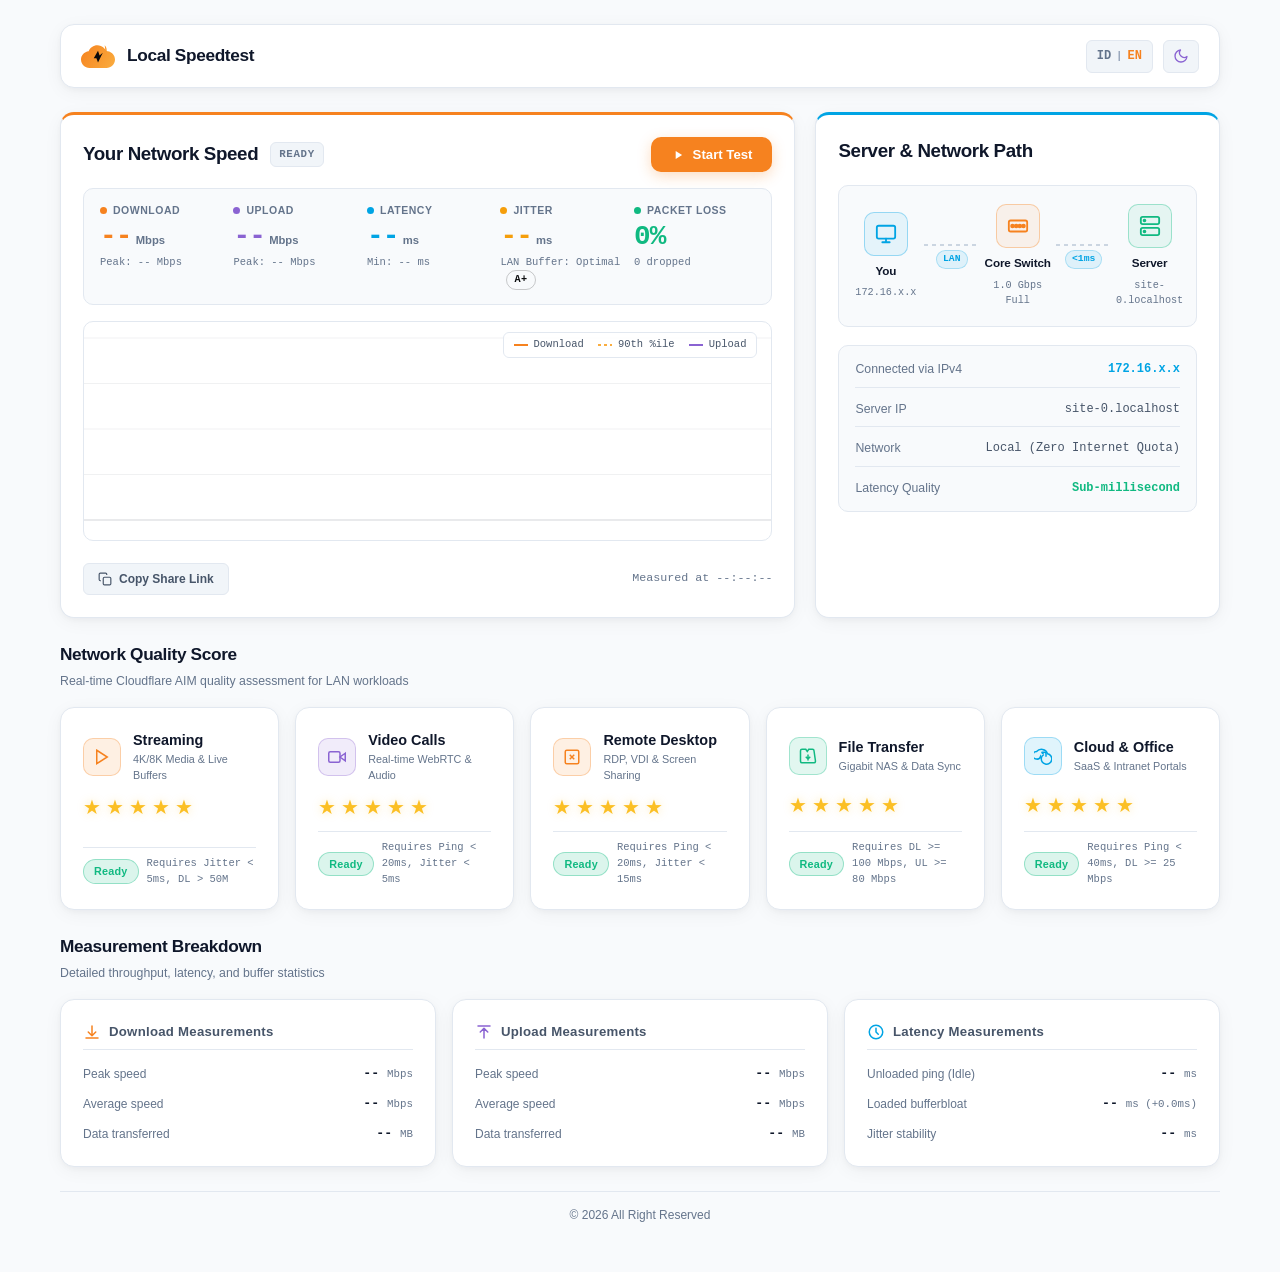
==== web/index.html @ 6e070def "refactor: generalize personal paths and domain fallbacks across repo" ====
<!DOCTYPE html>
<html lang="en">
<head>
  <meta charset="UTF-8">
  <meta name="viewport" content="width=device-width, initial-scale=1.0">
  <title>Local Speedtest • Cloudflare Speed Style</title>
  <meta name="description" content="Local network performance benchmark inspired by speed.cloudflare.com. 100% offline LAN speedtest.">
  <link rel="icon" type="image/svg+xml" href="favicon.svg">
  <link rel="stylesheet" href="style.css">
  <link rel="manifest" href="manifest.json">
  <meta name="theme-color" content="#0b0c0e">
  <meta name="apple-mobile-web-app-capable" content="yes">
  <meta name="apple-mobile-web-app-status-bar-style" content="black-translucent">
  <meta name="apple-mobile-web-app-title" content="Local Speedtest">
  <link rel="apple-touch-icon" href="assets/images/icons/apple-touch-icon.png">
  <script>
    (function() {
      try {
        var t = localStorage.getItem('cf_theme');
        if (t === 'light' || (!t && window.matchMedia && window.matchMedia('(prefers-color-scheme: light)').matches)) {
          document.documentElement.setAttribute('data-theme', 'light');
        }
      } catch (_) {}
    })();
    if ('serviceWorker' in navigator) {
      window.addEventListener('load', function() {
        navigator.serviceWorker.register('sw.js').catch(function() {});
      });
    }
  </script>
</head>
<body>
  <div class="cf-app">
    <!-- Top Navigation / Header -->
    <header class="cf-header">
      <div class="header-brand">
        <svg class="brand-icon" viewBox="0 0 32 32" fill="none" xmlns="http://www.w3.org/2000/svg" aria-hidden="true">
          <path d="M24.2 13.8c-.4-4.5-4.2-8-8.8-8-3.7 0-6.9 2.3-8.2 5.7C3.1 12 0 15.3 0 19.3 0 23.7 3.6 27.3 8 27.3h16c4.4 0 8-3.6 8-8 0-4-3-7.3-6.9-7.8l-.9-.1v-.9c0-1.8-.7-3.5-1.9-4.7l1 8z" fill="url(#cf-grad)"/>
          <path d="M12 18l4-7 1.5 4.5 3-2.5-4.5 9-1.5-4z" fill="#0a0a0c"/>
          <defs>
            <linearGradient id="cf-grad" x1="0" y1="5.8" x2="32" y2="27.3" gradientUnits="userSpaceOnUse">
              <stop stop-color="#f6821f"/>
              <stop offset="1" stop-color="#faad3f"/>
            </linearGradient>
          </defs>
        </svg>
        <div class="brand-text">
          <div class="brand-title">Local Speedtest</div>
        </div>
      </div>

      <div class="header-controls">
        <button type="button" class="ctrl-btn lang-btn" id="langToggleBtn" aria-label="Toggle language" title="Ganti Bahasa / Switch Language">
          <span class="lang-opt" id="langOptId">ID</span>
          <span class="lang-divider">|</span>
          <span class="lang-opt active" id="langOptEn">EN</span>
        </button>

        <button type="button" class="ctrl-btn theme-btn" id="themeToggleBtn" aria-label="Toggle theme" title="Toggle Light/Dark Theme">
          <svg class="theme-icon icon-sun" viewBox="0 0 24 24" fill="none" stroke="currentColor" stroke-width="2" stroke-linecap="round" stroke-linejoin="round" aria-hidden="true">
            <circle cx="12" cy="12" r="5"></circle>
            <line x1="12" y1="1" x2="12" y2="3"></line>
            <line x1="12" y1="21" x2="12" y2="23"></line>
            <line x1="4.22" y1="4.22" x2="5.64" y2="5.64"></line>
            <line x1="18.36" y1="18.36" x2="19.78" y2="19.78"></line>
            <line x1="1" y1="12" x2="3" y2="12"></line>
            <line x1="21" y1="12" x2="23" y2="12"></line>
            <line x1="4.22" y1="19.78" x2="5.64" y2="18.36"></line>
            <line x1="18.36" y1="5.64" x2="19.78" y2="4.22"></line>
          </svg>
          <svg class="theme-icon icon-moon" viewBox="0 0 24 24" fill="none" stroke="currentColor" stroke-width="2" stroke-linecap="round" stroke-linejoin="round" aria-hidden="true">
            <path d="M21 12.79A9 9 0 1 1 11.21 3 7 7 0 0 0 21 12.79z"></path>
          </svg>
        </button>
      </div>
    </header>

    <!-- SECTION 1: Exact speed.cloudflare.com 2-Column Hero -->
    <section class="cf-hero-grid" aria-label="Network Speed and Server Path">
      <!-- LEFT CARD: Your Network Speed -->
      <div class="cf-card hero-speed-card">
        <div class="card-hero-header">
          <div class="card-hero-title-group">
            <h1 class="hero-card-title" data-i18n="your_network_speed">Your Network Speed</h1>
            <span class="status-indicator-badge" id="testStateBadge">READY</span>
          </div>
          <button type="button" class="btn-primary-hero" id="primaryHeroBtn">
            <svg class="btn-icon" viewBox="0 0 24 24" fill="currentColor">
              <path d="M8 5v14l11-7z"/>
            </svg>
            <span id="primaryHeroBtnLabel" data-i18n="btn_start_test">Start Test</span>
          </button>
        </div>

        <div class="test-error-banner" id="testErrorBanner" style="display: none;" role="alert">
          <div class="error-msg-wrap">
            <svg class="error-icon" viewBox="0 0 24 24" fill="none" stroke="currentColor" stroke-width="2" aria-hidden="true">
              <circle cx="12" cy="12" r="10"></circle>
              <line x1="12" y1="8" x2="12" y2="12"></line>
              <line x1="12" y1="16" x2="12.01" y2="16"></line>
            </svg>
            <span id="testErrorMsg" data-i18n="err_unreachable">Server unreachable. Check your Wi-Fi or local network connection.</span>
          </div>
          <button type="button" class="btn-error-retry" id="errorRetryBtn" data-i18n="btn_retry">Try Again</button>
        </div>

        <!-- Metric Row -->
        <div class="hero-metric-row">
          <!-- Download Metric -->
          <div class="hero-metric-item" id="heroMetricDl">
            <div class="metric-label">
              <span class="legend-dot dot-dl"></span>
              <span data-i18n="label_download">DOWNLOAD</span>
            </div>
            <div class="metric-num-wrap">
              <span class="metric-num num-dl" id="heroValDl">--</span>
              <span class="metric-unit">Mbps</span>
            </div>
            <div class="metric-sub-stat" id="heroDlSubStat"><span data-i18n="peak_colon">Peak:</span> <span id="heroValDlPeak">--</span> Mbps</div>
          </div>

          <!-- Upload Metric -->
          <div class="hero-metric-item" id="heroMetricUl">
            <div class="metric-label">
              <span class="legend-dot dot-ul"></span>
              <span data-i18n="label_upload">UPLOAD</span>
            </div>
            <div class="metric-num-wrap">
              <span class="metric-num num-ul" id="heroValUl">--</span>
              <span class="metric-unit">Mbps</span>
            </div>
            <div class="metric-sub-stat" id="heroUlSubStat"><span data-i18n="peak_colon">Peak:</span> <span id="heroValUlPeak">--</span> Mbps</div>
          </div>

          <!-- Latency Metric -->
          <div class="hero-metric-item" id="heroMetricPing">
            <div class="metric-label">
              <span class="legend-dot dot-ping"></span>
              <span data-i18n="label_latency">LATENCY</span>
            </div>
            <div class="metric-num-wrap">
              <span class="metric-num num-ping" id="heroValPing">--</span>
              <span class="metric-unit">ms</span>
            </div>
            <div class="metric-sub-stat" id="heroPingSubStat"><span data-i18n="min_colon">Min:</span> <span id="heroValPingMin">--</span> ms</div>
          </div>

          <!-- Jitter Metric -->
          <div class="hero-metric-item" id="heroMetricJitter">
            <div class="metric-label">
              <span class="legend-dot dot-jitter"></span>
              <span data-i18n="label_jitter">JITTER</span>
            </div>
            <div class="metric-num-wrap">
              <span class="metric-num num-jitter" id="heroValJitter">--</span>
              <span class="metric-unit">ms</span>
            </div>
            <div class="metric-sub-stat" id="heroJitterSubStat"><span data-i18n="lan_buffer_colon">LAN Buffer:</span> <span id="heroValBuffer" data-i18n="optimal">Optimal</span> <span class="buffer-grade-badge" id="bufferGradeBadge">A+</span></div>
          </div>

          <!-- Packet Loss Metric -->
          <div class="hero-metric-item">
            <div class="metric-label">
              <span class="legend-dot dot-loss"></span>
              <span data-i18n="label_packet_loss">PACKET LOSS</span>
            </div>
            <div class="metric-num-wrap">
              <span class="metric-num num-loss" id="heroValLoss">0%</span>
            </div>
            <div class="metric-sub-stat" data-i18n="zero_dropped">0 dropped</div>
          </div>
        </div>

        <!-- Main Graph Canvas: Dual-area smooth spline chart -->
        <div class="hero-graph-container">
          <canvas id="dualAreaChart" width="800" height="240"></canvas>
          <div class="graph-legend-overlay">
            <span class="legend-item"><span class="legend-line line-dl"></span> <span data-i18n="legend_download">Download</span></span>
            <span class="legend-item"><span class="legend-line line-p90"></span> <span data-i18n="legend_p90">90th %ile</span></span>
            <span class="legend-item"><span class="legend-line line-ul"></span> <span data-i18n="legend_upload">Upload</span></span>
          </div>
        </div>

        <!-- Toolbar below graph -->
        <div class="hero-toolbar">
          <div class="toolbar-actions">
            <button type="button" class="btn-toolbar" id="copyShareLinkBtn" title="Copy Share Link">
              <svg viewBox="0 0 24 24" fill="none" stroke="currentColor" stroke-width="2" class="tb-icon">
                <rect x="9" y="9" width="13" height="13" rx="2" ry="2"/>
                <path d="M5 15H4a2 2 0 01-2-2V4a2 2 0 012-2h9a2 2 0 012 2v1"/>
              </svg>
              <span id="copyBtnText" data-i18n="btn_copy_link">Copy Share Link</span>
            </button>
          </div>
          <div class="timestamp-display" id="timestampDisplay"><span data-i18n="measured_at">Measured at</span> --:--:--</div>
        </div>
      </div>

      <!-- RIGHT CARD: Server & Network Path -->
      <div class="cf-card hero-path-card">
        <h2 class="hero-card-title" data-i18n="server_network_path">Server & Network Path</h2>

        <!-- Clean Dark Topology Visual -->
        <div class="topology-container">
          <div class="topology-node">
            <div class="node-icon-box node-client">
              <svg viewBox="0 0 24 24" fill="none" stroke="currentColor" stroke-width="2">
                <rect x="2" y="3" width="20" height="14" rx="2" ry="2"/>
                <path d="M8 21h8m-4-4v4" stroke-linecap="round"/>
              </svg>
            </div>
            <span class="node-title" data-i18n="node_client">You</span>
            <span class="node-sub" id="topoClientIp">172.16.x.x</span>
          </div>

          <div class="topology-connector">
            <span class="connector-line"></span>
            <span class="connector-badge">LAN</span>
          </div>

          <div class="topology-node">
            <div class="node-icon-box node-switch">
              <svg viewBox="0 0 24 24" fill="none" stroke="currentColor" stroke-width="2">
                <rect x="2" y="6" width="20" height="12" rx="2"/>
                <circle cx="6" cy="12" r="1.5" fill="currentColor"/>
                <circle cx="10" cy="12" r="1.5" fill="currentColor"/>
                <circle cx="14" cy="12" r="1.5" fill="currentColor"/>
                <circle cx="18" cy="12" r="1.5" fill="currentColor"/>
              </svg>
            </div>
            <span class="node-title" data-i18n="node_switch">Core Switch</span>
            <span class="node-sub">1.0 Gbps Full</span>
          </div>

          <div class="topology-connector">
            <span class="connector-line"></span>
            <span class="connector-badge">&lt;1ms</span>
          </div>

          <div class="topology-node">
            <div class="node-icon-box node-server">
              <svg viewBox="0 0 24 24" fill="none" stroke="currentColor" stroke-width="2">
                <rect x="2" y="2" width="20" height="8" rx="2"/>
                <rect x="2" y="14" width="20" height="8" rx="2"/>
                <circle cx="6" cy="6" r="1" fill="currentColor"/>
                <circle cx="6" cy="18" r="1" fill="currentColor"/>
              </svg>
            </div>
            <span class="node-title" data-i18n="node_server">Server</span>
            <span class="node-sub" id="topoServerSub">speedtest.local</span>
          </div>
        </div>

        <!-- Metadata List -->
        <div class="topology-metadata-list">
          <div class="meta-row">
            <span class="meta-key" data-i18n="meta_connected_ipv4">Connected via IPv4</span>
            <span class="meta-val meta-highlight" id="metaClientIp">172.16.x.x</span>
          </div>
          <div class="meta-row">
            <span class="meta-key" data-i18n="server_ip">Server IP</span>
            <span class="meta-val" id="metaServerIp">speedtest.local</span>
          </div>
          <div class="meta-row">
            <span class="meta-key" data-i18n="meta_network">Network</span>
            <span class="meta-val" data-i18n="val_network">Local (Zero Internet Quota)</span>
          </div>
          <div class="meta-row">
            <span class="meta-key" data-i18n="meta_latency_quality">Latency Quality</span>
            <span class="meta-val meta-quality" id="metaLatencyQuality" data-i18n="val_latency_quality">Sub-millisecond</span>
          </div>
        </div>
      </div>
    </section>

    <!-- SECTION 2: Network Quality Score (Cloudflare AIM Style) -->
    <section class="cf-quality-section" aria-label="Network Quality Score">
      <div class="quality-header">
        <h2 class="section-title" data-i18n="section_quality_score">Network Quality Score</h2>
        <span class="section-subtitle" data-i18n="section_quality_subtitle">Real-time Cloudflare AIM quality assessment for LAN workloads</span>
      </div>

      <div class="quality-cards-grid">
        <!-- Streaming Quality Card -->
        <div class="cf-card quality-card" id="cardQualityStreaming">
          <div class="quality-card-head">
            <div class="quality-icon-box icon-streaming">
              <svg viewBox="0 0 24 24" fill="none" stroke="currentColor" stroke-width="2">
                <polygon points="5 3 19 12 5 21 5 3"/>
              </svg>
            </div>
            <div>
              <h3 class="quality-title" data-i18n="quality_streaming">Streaming</h3>
              <p class="quality-desc" data-i18n="desc_streaming">4K/8K Media & Live Buffers</p>
            </div>
          </div>
          <div class="stars-rating-row" id="starsStreaming" aria-label="5 of 5 stars">
            <span class="star filled">&#9733;</span>
            <span class="star filled">&#9733;</span>
            <span class="star filled">&#9733;</span>
            <span class="star filled">&#9733;</span>
            <span class="star filled">&#9733;</span>
          </div>
          <div class="quality-badge-row">
            <span class="quality-status-badge badge-green" id="badgeStreaming" data-i18n="ready">Ready</span>
            <span class="quality-reason-text" id="reasonStreaming" data-i18n="reason_streaming_init">Requires Jitter &lt; 5ms, DL &gt; 50M</span>
          </div>
        </div>

        <!-- Video Calls Quality Card -->
        <div class="cf-card quality-card" id="cardQualityVideo">
          <div class="quality-card-head">
            <div class="quality-icon-box icon-video">
              <svg viewBox="0 0 24 24" fill="none" stroke="currentColor" stroke-width="2">
                <polygon points="23 7 16 12 23 17 23 7"/>
                <rect x="1" y="5" width="15" height="14" rx="2" ry="2"/>
              </svg>
            </div>
            <div>
              <h3 class="quality-title" data-i18n="quality_video">Video Calls</h3>
              <p class="quality-desc" data-i18n="desc_video">Real-time WebRTC & Audio</p>
            </div>
          </div>
          <div class="stars-rating-row" id="starsVideo" aria-label="5 of 5 stars">
            <span class="star filled">&#9733;</span>
            <span class="star filled">&#9733;</span>
            <span class="star filled">&#9733;</span>
            <span class="star filled">&#9733;</span>
            <span class="star filled">&#9733;</span>
          </div>
          <div class="quality-badge-row">
            <span class="quality-status-badge badge-green" id="badgeVideo" data-i18n="ready">Ready</span>
            <span class="quality-reason-text" id="reasonVideo" data-i18n="reason_video_init">Requires Ping &lt; 20ms, Jitter &lt; 5ms</span>
          </div>
        </div>

        <!-- Remote Desktop Quality Card -->
        <div class="cf-card quality-card" id="cardQualityRemote">
          <div class="quality-card-head">
            <div class="quality-icon-box icon-anydesk">
              <svg viewBox="0 0 24 24" fill="none" stroke="currentColor" stroke-width="2">
                <rect x="3" y="3" width="18" height="18" rx="2" ry="2"/>
                <line x1="9" y1="15" x2="15" y2="9"/>
                <line x1="15" y1="15" x2="9" y2="9"/>
              </svg>
            </div>
            <div>
              <h3 class="quality-title" data-i18n="quality_remote">Remote Desktop</h3>
              <p class="quality-desc" data-i18n="desc_remote">RDP, VDI & Screen Sharing</p>
            </div>
          </div>
          <div class="stars-rating-row" id="starsRemote" aria-label="5 of 5 stars">
            <span class="star filled">&#9733;</span>
            <span class="star filled">&#9733;</span>
            <span class="star filled">&#9733;</span>
            <span class="star filled">&#9733;</span>
            <span class="star filled">&#9733;</span>
          </div>
          <div class="quality-badge-row">
            <span class="quality-status-badge badge-green" id="badgeRemote" data-i18n="ready">Ready</span>
            <span class="quality-reason-text" id="reasonRemote" data-i18n="reason_remote_init">Requires Ping &lt; 20ms, Jitter &lt; 15ms</span>
          </div>
        </div>

        <!-- File Transfer & Sync Quality Card -->
        <div class="cf-card quality-card" id="cardQualityFileTransfer">
          <div class="quality-card-head">
            <div class="quality-icon-box icon-filetransfer">
              <svg viewBox="0 0 24 24" fill="none" stroke="currentColor" stroke-width="2">
                <path d="M22 19a2 2 0 01-2 2H4a2 2 0 01-2-2V5a2 2 0 012-2h5l2 3 2-3h5a2 2 0 012 2z"/>
                <path d="M12 10L12 18M15 13l-3 3-3-3"/>
              </svg>
            </div>
            <div>
              <h3 class="quality-title" data-i18n="quality_filetransfer">File Transfer</h3>
              <p class="quality-desc" data-i18n="desc_filetransfer">Gigabit NAS & Data Sync</p>
            </div>
          </div>
          <div class="stars-rating-row" id="starsFileTransfer" aria-label="5 of 5 stars">
            <span class="star filled">&#9733;</span>
            <span class="star filled">&#9733;</span>
            <span class="star filled">&#9733;</span>
            <span class="star filled">&#9733;</span>
            <span class="star filled">&#9733;</span>
          </div>
          <div class="quality-badge-row">
            <span class="quality-status-badge badge-green" id="badgeFileTransfer" data-i18n="ready">Ready</span>
            <span class="quality-reason-text" id="reasonFileTransfer" data-i18n="reason_filetransfer_init">Requires DL &gt;= 100 Mbps, UL &gt;= 80 Mbps</span>
          </div>
        </div>

        <!-- Cloud & Office Apps Quality Card -->
        <div class="cf-card quality-card" id="cardQualityCloud">
          <div class="quality-card-head">
            <div class="quality-icon-box icon-cloud">
              <svg viewBox="0 0 24 24" fill="none" stroke="currentColor" stroke-width="2">
                <path d="M3 16a5 5 0 010.45-9.97A8.5 8.5 0 0118 9a7 7 0 11-8 5a8.5 8.5 0 01-1.15-1.63A5 5 0 013 16z"/>
                <path d="M10 7h4a2 2 0 012 2v4M10 7l3 3M10 13l3-3"/>
              </svg>
            </div>
            <div>
              <h3 class="quality-title" data-i18n="quality_cloud">Cloud &amp; Office</h3>
              <p class="quality-desc" data-i18n="desc_cloud">SaaS &amp; Intranet Portals</p>
            </div>
          </div>
          <div class="stars-rating-row" id="starsCloud" aria-label="5 of 5 stars">
            <span class="star filled">&#9733;</span>
            <span class="star filled">&#9733;</span>
            <span class="star filled">&#9733;</span>
            <span class="star filled">&#9733;</span>
            <span class="star filled">&#9733;</span>
          </div>
          <div class="quality-badge-row">
            <span class="quality-status-badge badge-green" id="badgeCloud" data-i18n="ready">Ready</span>
            <span class="quality-reason-text" id="reasonCloud" data-i18n="reason_cloud_init">Requires Ping &lt; 40ms, DL &gt;= 25 Mbps</span>
          </div>
        </div>
      </div>
    </section>

    <!-- SECTION 3: Measurement Breakdown Matrix -->
    <section class="cf-breakdown-section" aria-label="Measurement Breakdown Matrix">
      <div class="quality-header">
        <h2 class="section-title" data-i18n="section_breakdown">Measurement Breakdown</h2>
        <span class="section-subtitle" data-i18n="section_breakdown_subtitle">Detailed throughput, latency, and buffer statistics</span>
      </div>

      <div class="breakdown-grid">
        <!-- Download Measurements Card -->
        <div class="cf-card breakdown-card">
          <div class="breakdown-card-header">
            <svg class="b-icon icon-dl" viewBox="0 0 24 24" fill="none" stroke="currentColor" stroke-width="2">
              <path d="M12 4v13m0 0l-5-5m5 5l5-5M4 20h16" stroke-linecap="round" stroke-linejoin="round"/>
            </svg>
            <h3 class="breakdown-card-title" data-i18n="card_download_measurements">Download Measurements</h3>
          </div>
          <div class="breakdown-metrics-list">
            <div class="b-metric-row">
              <span class="b-metric-name" data-i18n="peak_speed">Peak speed</span>
              <span class="b-metric-val"><strong id="bValDlPeak">--</strong> <small>Mbps</small></span>
            </div>
            <div class="b-metric-row">
              <span class="b-metric-name" data-i18n="average_speed">Average speed</span>
              <span class="b-metric-val"><strong id="bValDlAvg">--</strong> <small>Mbps</small></span>
            </div>
            <div class="b-metric-row">
              <span class="b-metric-name" data-i18n="data_transferred">Data transferred</span>
              <span class="b-metric-val"><strong id="bValDlBytes">--</strong> <small>MB</small></span>
            </div>
          </div>
        </div>

        <!-- Upload Measurements Card -->
        <div class="cf-card breakdown-card">
          <div class="breakdown-card-header">
            <svg class="b-icon icon-ul" viewBox="0 0 24 24" fill="none" stroke="currentColor" stroke-width="2">
              <path d="M12 20V7m0 0l-5 5m5-5l5 5M4 4h16" stroke-linecap="round" stroke-linejoin="round"/>
            </svg>
            <h3 class="breakdown-card-title" data-i18n="card_upload_measurements">Upload Measurements</h3>
          </div>
          <div class="breakdown-metrics-list">
            <div class="b-metric-row">
              <span class="b-metric-name" data-i18n="peak_speed">Peak speed</span>
              <span class="b-metric-val"><strong id="bValUlPeak">--</strong> <small>Mbps</small></span>
            </div>
            <div class="b-metric-row">
              <span class="b-metric-name" data-i18n="average_speed">Average speed</span>
              <span class="b-metric-val"><strong id="bValUlAvg">--</strong> <small>Mbps</small></span>
            </div>
            <div class="b-metric-row">
              <span class="b-metric-name" data-i18n="data_transferred">Data transferred</span>
              <span class="b-metric-val"><strong id="bValUlBytes">--</strong> <small>MB</small></span>
            </div>
          </div>
        </div>

        <!-- Latency Measurements Card -->
        <div class="cf-card breakdown-card">
          <div class="breakdown-card-header">
            <svg class="b-icon icon-ping" viewBox="0 0 24 24" fill="none" stroke="currentColor" stroke-width="2">
              <circle cx="12" cy="12" r="9"/>
              <path d="M12 7v5l3 3" stroke-linecap="round"/>
            </svg>
            <h3 class="breakdown-card-title" data-i18n="card_latency_measurements">Latency Measurements</h3>
          </div>
          <div class="breakdown-metrics-list">
            <div class="b-metric-row">
              <span class="b-metric-name" data-i18n="unloaded_ping">Unloaded ping (Idle)</span>
              <span class="b-metric-val"><strong id="bValPingUnloaded">--</strong> <small>ms</small></span>
            </div>
            <div class="b-metric-row">
              <span class="b-metric-name" data-i18n="loaded_bufferbloat">Loaded bufferbloat</span>
              <span class="b-metric-val"><strong id="bValLoadedBuffer">--</strong> <small>ms (+0.0ms)</small></span>
            </div>
            <div class="b-metric-row">
              <span class="b-metric-name" data-i18n="jitter_stability">Jitter stability</span>
              <span class="b-metric-val"><strong id="bValJitterStat">--</strong> <small>ms</small></span>
            </div>
          </div>
        </div>
      </div>
    </section>

    <!-- SECTION 4: Shareable Telemetry Bar / Popup -->
    <section class="cf-telemetry-bar" id="telemetrySection" hidden>
      <div class="cf-card telemetry-card">
        <div class="telemetry-left">
          <div class="telemetry-badge">
            <svg viewBox="0 0 24 24" fill="none" stroke="currentColor" stroke-width="2" class="telemetry-icon">
              <path d="M22 11.08V12a10 10 0 11-5.93-9.14" stroke-linecap="round" stroke-linejoin="round"/>
              <path d="M22 4L12 14.01l-3-3" stroke-linecap="round" stroke-linejoin="round"/>
            </svg>
            <span data-i18n="result_saved">Result Saved</span>
          </div>
          <div class="telemetry-meta">
            <span class="telemetry-id-label"><span data-i18n="test_id_label">Test ID:</span> <strong id="telemetryIdDisplay">--</strong></span>
            <span class="telemetry-hint" data-i18n="persisted_sqlite">Persisted in local SQLite database</span>
          </div>
        </div>

        <div class="telemetry-right">
          <input type="text" id="shareUrlInput" class="telemetry-url-input" readonly value="" placeholder="Generating share URL...">
          <button type="button" class="btn-copy-telemetry" id="btnCopyShareTelemetry">
            <svg viewBox="0 0 24 24" fill="none" stroke="currentColor" stroke-width="2" class="copy-icon">
              <rect x="9" y="9" width="13" height="13" rx="2" ry="2"/>
              <path d="M5 15H4a2 2 0 01-2-2V4a2 2 0 012-2h9a2 2 0 012 2v1"/>
            </svg>
            <span id="copyTelemetryBtnText" data-i18n="copy">Copy</span>
          </button>
          <a href="#" target="_blank" rel="noopener" class="btn-view-card" id="linkViewResultCard">
            <span data-i18n="open_result_card">Open Result Card</span>
            <svg viewBox="0 0 24 24" fill="none" stroke="currentColor" stroke-width="2" class="link-icon">
              <path d="M18 13v6a2 2 0 01-2 2H5a2 2 0 01-2-2V8a2 2 0 012-2h6M15 3h6v6M10 14L21 3" stroke-linecap="round" stroke-linejoin="round"/>
            </svg>
          </a>
        </div>
      </div>
    </section>

    <!-- Footer -->
    <footer class="site-footer">
      <div class="footer-inner">
        <p class="footer-copy" data-i18n="footer_copy">&copy; 2026 All Right Reserved</p>
      </div>
    </footer>
  </div>

  <script src="speedtest.js"></script>
  <script src="app.js"></script>
</body>
</html>
---- web/style.css ----
/* ==========================================================================
   Local Speedtest — Cloudflare Speed Test Dark Theme & Layout
   Inspired by speed.cloudflare.com.
   100% Offline LAN Compatible. No external fonts or CDNs.
   ========================================================================== */

:root {
  /* Cloudflare Speed Palette */
  --cf-bg: #0b0c0e;
  --cf-surface: #121316;
  --cf-surface-elevated: #18191e;
  --cf-surface-hover: #1f2027;
  --cf-border: #22242c;
  --border: var(--cf-border);
  --cf-border-hover: #2e313d;
  --cf-border-active: #3b3f4f;

  /* Typography Colors */
  --cf-text-primary: #f4f4f6;
  --cf-text-secondary: #9ea3b0;
  --cf-text-muted: #656976;
  --cf-text-dim: #454854;

  /* Accent Signatures */
  --cf-orange: #f6821f;
  --cf-orange-hover: #faad3f;
  --cf-orange-glow: rgba(246, 130, 31, 0.28);
  --cf-purple: #8a63d2;
  --cf-purple-glow: rgba(138, 99, 210, 0.28);
  --cf-cyan: #00a4e4;
  --cf-cyan-glow: rgba(0, 164, 228, 0.28);
  --cf-amber: #f59e0b;
  --cf-amber-glow: rgba(245, 158, 11, 0.28);
  --cf-green: #10b981;
  --cf-green-glow: rgba(16, 185, 129, 0.25);
  --cf-star-dim: #2e313d;

  /* Font Stacks */
  --font-sans: -apple-system, BlinkMacSystemFont, "Segoe UI", Roboto, "Helvetica Neue", Arial, sans-serif;
  --font-mono: ui-monospace, SFMono-Regular, "SF Mono", Menlo, Consolas, "Liberation Mono", monospace;

  /* Radii & Shadows */
  --radius-sm: 6px;
  --radius-md: 10px;
  --radius-lg: 14px;
  --radius-xl: 18px;
  --shadow-card: 0 8px 24px -6px rgba(0, 0, 0, 0.6);
  --shadow-glow: 0 0 24px var(--cf-orange-glow);
}

/* Light Theme Variables */
[data-theme="light"] {
  --cf-bg: #f8fafc;
  --cf-surface: #ffffff;
  --cf-surface-elevated: #f1f5f9;
  --cf-surface-hover: #e2e8f0;
  --cf-border: #e2e8f0;
  --border: var(--cf-border);
  --cf-border-hover: #cbd5e1;
  --cf-border-active: #94a3b8;

  --cf-text-primary: #0f172a;
  --cf-text-secondary: #475569;
  --cf-text-muted: #64748b;
  --cf-text-dim: #94a3b8;

  --shadow-card: 0 4px 20px -2px rgba(15, 23, 42, 0.06), 0 2px 6px -1px rgba(15, 23, 42, 0.04);
  --cf-star-dim: #cbd5e1;
}

/* Reset & Base */
*, *::before, *::after {
  box-sizing: border-box;
  margin: 0;
  padding: 0;
}

[hidden] {
  display: none !important;
}

html, body {
  min-height: 100vh;
  background-color: var(--cf-bg);
  color: var(--cf-text-primary);
  font-family: var(--font-sans);
  font-size: 15px;
  line-height: 1.5;
  -webkit-font-smoothing: antialiased;
  -moz-osx-font-smoothing: grayscale;
}

body {
  background-image:
    radial-gradient(1200px 700px at 50% -10%, rgba(246, 130, 31, 0.05) 0%, transparent 60%),
    radial-gradient(900px 500px at 85% 15%, rgba(138, 99, 210, 0.03) 0%, transparent 50%),
    var(--cf-bg);
  background-attachment: fixed;
}

/* App Layout Container */
.cf-app {
  max-width: 1200px;
  margin: 0 auto;
  padding: 24px 20px 48px;
  display: flex;
  flex-direction: column;
  gap: 24px;
}

/* ==========================================================================
   Header
   ========================================================================== */
.cf-header {
  display: flex;
  align-items: center;
  justify-content: space-between;
  flex-wrap: wrap;
  gap: 16px;
  padding: 14px 20px;
  background: var(--cf-surface);
  border: 1px solid var(--cf-border);
  border-radius: var(--radius-lg);
  box-shadow: var(--shadow-card);
}

.header-brand {
  display: flex;
  align-items: center;
  gap: 12px;
}

.brand-icon {
  width: 34px;
  height: 34px;
  flex-shrink: 0;
}

.brand-text {
  display: flex;
  flex-direction: column;
}

.brand-title {
  font-size: 1.15rem;
  font-weight: 700;
  letter-spacing: -0.02em;
  color: var(--cf-text-primary);
}

.brand-domain {
  font-size: 0.76rem;
  color: var(--cf-text-muted);
  font-family: var(--font-mono);
}

/* Header Controls Area (Language & Theme) */
.header-controls {
  display: flex;
  align-items: center;
  gap: 10px;
  flex-wrap: wrap;
}

.ctrl-btn {
  display: inline-flex;
  align-items: center;
  justify-content: center;
  background: var(--cf-surface-elevated);
  border: 1px solid var(--cf-border);
  color: var(--cf-text-secondary);
  border-radius: var(--radius-sm);
  padding: 6px 12px;
  font-size: 0.8rem;
  font-weight: 600;
  cursor: pointer;
  transition: all 0.2s ease;
  user-select: none;
  height: 33px;
}

.ctrl-btn:hover {
  background: var(--cf-surface-hover);
  color: var(--cf-text-primary);
  border-color: var(--cf-border-hover);
}

.lang-btn {
  font-family: var(--font-mono);
  gap: 5px;
  padding: 6px 10px;
}

.lang-opt {
  transition: color 0.15s ease, font-weight 0.15s ease;
  color: var(--cf-text-muted);
}

.lang-opt.active {
  color: var(--cf-orange);
  font-weight: 700;
}

.lang-divider {
  color: var(--cf-border-active);
  font-size: 0.72rem;
}

.theme-btn {
  width: 36px;
  padding: 0;
}

.theme-icon {
  width: 16px;
  height: 16px;
  display: block;
}

/* Theme Icon Visibility */
:root:not([data-theme="light"]) .theme-icon.icon-moon {
  display: none;
}
:root:not([data-theme="light"]) .theme-icon.icon-sun {
  display: block;
  color: var(--cf-amber);
}

[data-theme="light"] .theme-icon.icon-sun {
  display: none;
}
[data-theme="light"] .theme-icon.icon-moon {
  display: block;
  color: var(--cf-purple);
}

/* Card Common */
.cf-card {
  background: var(--cf-surface);
  border: 1px solid var(--cf-border);
  border-radius: var(--radius-lg);
  padding: 22px;
  box-shadow: var(--shadow-card);
  transition: border-color 0.25s ease;
}

.cf-card:hover {
  border-color: var(--cf-border-hover);
}

/* ==========================================================================
   Section 1: 2-Column Hero Grid
   ========================================================================== */
.cf-hero-grid {
  display: grid;
  grid-template-columns: 2fr 1.1fr;
  gap: 20px;
}

@media (max-width: 900px) {
  .cf-hero-grid {
    grid-template-columns: 1fr;
  }
}

/* Left Card: Your Network Speed */
.hero-speed-card {
  display: flex;
  flex-direction: column;
  gap: 16px;
  border-top: 3px solid var(--cf-orange);
}

.card-hero-header {
  display: flex;
  align-items: center;
  justify-content: space-between;
  flex-wrap: wrap;
  gap: 12px;
}

.card-hero-title-group {
  display: flex;
  align-items: center;
  gap: 12px;
}

.hero-card-title {
  font-size: 1.25rem;
  font-weight: 700;
  letter-spacing: -0.02em;
  color: var(--cf-text-primary);
}

.status-indicator-badge {
  font-family: var(--font-mono);
  font-size: 0.72rem;
  font-weight: 700;
  letter-spacing: 0.06em;
  padding: 3px 8px;
  border-radius: var(--radius-sm);
  background: var(--cf-surface-elevated);
  color: var(--cf-text-muted);
  border: 1px solid var(--cf-border);
  transition: all 0.2s ease;
}

.status-indicator-badge.status-testing {
  background: rgba(246, 130, 31, 0.15);
  color: var(--cf-orange);
  border-color: rgba(246, 130, 31, 0.4);
}

.status-indicator-badge.status-done {
  background: rgba(16, 185, 129, 0.15);
  color: var(--cf-green);
  border-color: rgba(16, 185, 129, 0.4);
}

.status-indicator-badge.status-failed {
  background: rgba(239, 68, 68, 0.12);
  color: #ef4444;
  border: 1px solid rgba(239, 68, 68, 0.32);
}

.test-error-banner {
  display: flex;
  align-items: center;
  justify-content: space-between;
  gap: 12px;
  margin-top: 14px;
  padding: 10px 14px;
  background: rgba(239, 68, 68, 0.08);
  border: 1px solid rgba(239, 68, 68, 0.25);
  border-radius: var(--radius-sm);
  color: #ef4444;
  font-size: 0.85rem;
}

.test-error-banner .error-msg-wrap {
  display: flex;
  align-items: center;
  gap: 8px;
}

.test-error-banner .error-icon {
  width: 16px;
  height: 16px;
  flex-shrink: 0;
}

.test-error-banner .btn-error-retry {
  background: transparent;
  color: #ef4444;
  border: 1px solid rgba(239, 68, 68, 0.4);
  padding: 4px 10px;
  border-radius: 4px;
  font-size: 0.78rem;
  font-weight: 600;
  cursor: pointer;
  transition: all 0.15s ease;
  white-space: nowrap;
}

.test-error-banner .btn-error-retry:hover {
  background: rgba(239, 68, 68, 0.15);
}

.btn-primary-hero {
  display: inline-flex;
  align-items: center;
  gap: 8px;
  background: var(--cf-orange);
  color: #0b0c0e;
  border: none;
  border-radius: var(--radius-md);
  padding: 10px 20px;
  font-size: 0.88rem;
  font-weight: 700;
  cursor: pointer;
  transition: all 0.2s ease;
  box-shadow: 0 4px 14px var(--cf-orange-glow);
}

.btn-primary-hero:hover {
  background: var(--cf-orange-hover);
  transform: translateY(-1px);
}

.btn-primary-hero:disabled {
  opacity: 0.5;
  cursor: not-allowed;
  transform: none;
}

.btn-icon {
  width: 14px;
  height: 14px;
}

/* Metric Row */
.hero-metric-row {
  display: grid;
  grid-template-columns: repeat(5, 1fr);
  gap: 12px;
  padding: 14px 16px;
  background: rgba(10, 10, 12, 0.55);
  border: 1px solid var(--cf-border);
  border-radius: var(--radius-md);
}

@media (max-width: 680px) {
  .hero-metric-row {
    grid-template-columns: repeat(2, 1fr);
  }
}

.hero-metric-item {
  display: flex;
  flex-direction: column;
  gap: 4px;
}

.metric-label {
  display: flex;
  align-items: center;
  gap: 6px;
  font-size: 0.7rem;
  font-weight: 700;
  letter-spacing: 0.05em;
  color: var(--cf-text-muted);
}

.legend-dot {
  width: 7px;
  height: 7px;
  border-radius: 50%;
  display: inline-block;
}

.dot-dl { background: var(--cf-orange); }
.dot-ul { background: var(--cf-purple); }
.dot-ping { background: var(--cf-cyan); }
.dot-jitter { background: var(--cf-amber); }
.dot-loss { background: var(--cf-green); }

.metric-num-wrap {
  display: flex;
  align-items: baseline;
  gap: 4px;
}

.metric-num {
  font-family: var(--font-mono);
  font-size: 1.85rem;
  font-weight: 800;
  line-height: 1;
  letter-spacing: -0.03em;
  font-variant-numeric: tabular-nums;
  color: var(--cf-text-primary);
}

.num-dl { color: var(--cf-orange); }
.num-ul { color: var(--cf-purple); }
.num-ping { color: var(--cf-cyan); }
.num-jitter { color: var(--cf-amber); }
.num-loss { color: var(--cf-green); }

.metric-unit {
  font-size: 0.75rem;
  font-weight: 600;
  color: var(--cf-text-muted);
}

.metric-sub-stat {
  font-size: 0.7rem;
  color: var(--cf-text-muted);
  font-family: var(--font-mono);
}

/* Bufferbloat grade badge */
.buffer-grade-badge {
  display: inline-flex;
  align-items: center;
  justify-content: center;
  min-width: 22px;
  height: 20px;
  padding: 0 7px;
  border-radius: 9999px;
  font-family: var(--font-mono);
  font-size: 0.68rem;
  font-weight: 700;
  letter-spacing: 0.04em;
  line-height: 1;
  color: #0b0c0e;
  border: 1px solid rgba(0, 0, 0, 0.2);
  margin-left: 6px;
  user-select: none;
}

.grade-aplus { background: var(--cf-green); border-color: var(--cf-green); color: #0b0c0e; }
.grade-a { background: var(--cf-green); border-color: var(--cf-green); color: #0b0c0e; }
.grade-b { background: var(--cf-cyan); border-color: var(--cf-cyan); color: #0b0c0e; }
.grade-c { background: var(--cf-amber); border-color: var(--cf-amber); color: #0b0c0e; }
.grade-d { background: var(--cf-orange); border-color: var(--cf-orange); color: #0b0c0e; }
.grade-f { background: #ef4444; border-color: #ef4444; color: #ffffff; }

/* Main Graph Canvas Container */
.hero-graph-container {
  width: 100%;
  height: 220px;
  position: relative;
  background: rgba(10, 10, 12, 0.7);
  border: 1px solid var(--cf-border);
  border-radius: var(--radius-md);
  overflow: hidden;
}

#dualAreaChart {
  width: 100%;
  height: 100%;
  display: block;
}

.graph-legend-overlay {
  position: absolute;
  top: 10px;
  right: 14px;
  display: flex;
  align-items: center;
  gap: 14px;
  padding: 4px 10px;
  background: rgba(18, 19, 22, 0.75);
  border: 1px solid var(--cf-border);
  border-radius: var(--radius-sm);
  font-size: 0.7rem;
  font-family: var(--font-mono);
  color: var(--cf-text-secondary);
  pointer-events: none;
}

.legend-item {
  display: inline-flex;
  align-items: center;
  gap: 6px;
}

.legend-line {
  display: inline-block;
  width: 14px;
  height: 2px;
}

.line-dl { background: var(--cf-orange); }
.line-p90 {
  background: repeating-linear-gradient(90deg, var(--cf-orange-hover), var(--cf-orange-hover) 3px, transparent 3px, transparent 6px);
}
.line-ul { background: var(--cf-purple); }

/* Toolbar below graph */
.hero-toolbar {
  display: flex;
  align-items: center;
  justify-content: space-between;
  flex-wrap: wrap;
  gap: 12px;
  padding-top: 6px;
}

.toolbar-actions {
  display: flex;
  align-items: center;
  gap: 10px;
}

.btn-toolbar {
  display: inline-flex;
  align-items: center;
  gap: 7px;
  background: var(--cf-surface-elevated);
  color: var(--cf-text-secondary);
  border: 1px solid var(--cf-border);
  border-radius: var(--radius-sm);
  padding: 8px 14px;
  font-size: 0.8rem;
  font-weight: 600;
  cursor: pointer;
  transition: all 0.2s ease;
}

.btn-toolbar:hover {
  background: var(--cf-surface-hover);
  color: var(--cf-text-primary);
  border-color: var(--cf-border-hover);
}

.tb-icon {
  width: 14px;
  height: 14px;
}

.timestamp-display {
  font-family: var(--font-mono);
  font-size: 0.78rem;
  color: var(--cf-text-muted);
}

/* ==========================================================================
   Right Card: Server & Network Path
   ========================================================================== */
.hero-path-card {
  display: flex;
  flex-direction: column;
  gap: 18px;
  border-top: 3px solid var(--cf-cyan);
}

/* Clean Dark Topology Visual */
.topology-container {
  display: flex;
  align-items: center;
  justify-content: space-between;
  padding: 18px 12px;
  background: rgba(10, 10, 12, 0.6);
  border: 1px solid var(--cf-border);
  border-radius: var(--radius-md);
  margin-top: 2px;
}

.topology-node {
  display: flex;
  flex-direction: column;
  align-items: center;
  text-align: center;
  gap: 6px;
  flex: 1;
}

.node-icon-box {
  width: 44px;
  height: 44px;
  border-radius: var(--radius-md);
  background: var(--cf-surface-elevated);
  border: 1px solid var(--cf-border);
  display: flex;
  align-items: center;
  justify-content: center;
  color: var(--cf-text-secondary);
  transition: all 0.25s ease;
}

.node-icon-box svg {
  width: 22px;
  height: 22px;
}

.node-client {
  color: var(--cf-cyan);
  border-color: rgba(0, 164, 228, 0.35);
  background: rgba(0, 164, 228, 0.08);
}

.node-switch {
  color: var(--cf-orange);
  border-color: rgba(246, 130, 31, 0.35);
  background: rgba(246, 130, 31, 0.08);
}

.node-server {
  color: var(--cf-green);
  border-color: rgba(16, 185, 129, 0.35);
  background: rgba(16, 185, 129, 0.08);
}

.node-title {
  font-size: 0.78rem;
  font-weight: 700;
  color: var(--cf-text-primary);
  letter-spacing: -0.01em;
}

.node-sub {
  font-size: 0.68rem;
  font-family: var(--font-mono);
  color: var(--cf-text-muted);
}

.topology-connector {
  display: flex;
  flex-direction: column;
  align-items: center;
  gap: 4px;
  flex: 0.8;
  padding: 0 4px;
}

.connector-line {
  width: 100%;
  height: 2px;
  background: repeating-linear-gradient(90deg, var(--cf-border-hover), var(--cf-border-hover) 4px, transparent 4px, transparent 8px);
}

.connector-badge {
  font-family: var(--font-mono);
  font-size: 0.65rem;
  font-weight: 700;
  color: var(--cf-cyan);
  background: rgba(0, 164, 228, 0.1);
  padding: 1px 6px;
  border-radius: 9999px;
  border: 1px solid rgba(0, 164, 228, 0.25);
}

/* Metadata List */
.topology-metadata-list {
  display: flex;
  flex-direction: column;
  gap: 12px;
  padding: 14px 16px;
  background: rgba(10, 10, 12, 0.4);
  border: 1px solid var(--cf-border);
  border-radius: var(--radius-md);
}

.meta-row {
  display: flex;
  align-items: center;
  justify-content: space-between;
  gap: 12px;
  font-size: 0.82rem;
  border-bottom: 1px solid rgba(34, 36, 44, 0.6);
  padding-bottom: 8px;
}

.meta-row:last-child {
  border-bottom: none;
  padding-bottom: 0;
}

.meta-key {
  color: var(--cf-text-muted);
  font-weight: 500;
}

.meta-val {
  color: var(--cf-text-secondary);
  font-family: var(--font-mono);
  font-size: 0.8rem;
  text-align: right;
}

.meta-highlight {
  color: var(--cf-cyan);
  font-weight: 600;
}

.meta-quality {
  color: var(--cf-green);
  font-weight: 600;
}

/* ==========================================================================
   Section 2: Network Quality Score (Cloudflare AIM Style)
   ========================================================================== */
.cf-quality-section {
  display: flex;
  flex-direction: column;
  gap: 16px;
}

.quality-header {
  display: flex;
  flex-direction: column;
  gap: 4px;
}

.section-title {
  font-size: 1.15rem;
  font-weight: 700;
  letter-spacing: -0.02em;
  color: var(--cf-text-primary);
}

.section-subtitle {
  font-size: 0.82rem;
  color: var(--cf-text-muted);
}

.quality-cards-grid {
  display: grid;
  grid-template-columns: repeat(auto-fit, minmax(210px, 1fr));
  gap: 16px;
}

@media (max-width: 800px) {
  .quality-cards-grid {
    grid-template-columns: repeat(2, 1fr);
  }
}

@media (max-width: 480px) {
  .quality-cards-grid {
    grid-template-columns: 1fr;
  }
}

.quality-card {
  display: flex;
  flex-direction: column;
  justify-content: space-between;
  min-height: 195px;
  gap: 14px;
}

.quality-card-head {
  display: flex;
  align-items: center;
  gap: 12px;
  min-height: 52px;
}

.quality-icon-box {
  width: 38px;
  height: 38px;
  border-radius: var(--radius-md);
  display: flex;
  align-items: center;
  justify-content: center;
  flex-shrink: 0;
}

.quality-icon-box svg {
  width: 18px;
  height: 18px;
}

.icon-streaming {
  background: rgba(246, 130, 31, 0.12);
  color: var(--cf-orange);
  border: 1px solid rgba(246, 130, 31, 0.3);
}

.icon-video {
  background: rgba(138, 99, 210, 0.12);
  color: var(--cf-purple);
  border: 1px solid rgba(138, 99, 210, 0.3);
}

.icon-anydesk {
  background: rgba(246, 130, 31, 0.12);
  color: var(--cf-orange);
  border: 1px solid rgba(246, 130, 31, 0.3);
}

.icon-filetransfer {
  background: rgba(16, 185, 129, 0.12);
  color: var(--cf-green);
  border: 1px solid rgba(16, 185, 129, 0.3);
}

.icon-cloud {
  background: rgba(0, 164, 228, 0.12);
  color: var(--cf-cyan);
  border: 1px solid rgba(0, 164, 228, 0.3);
}

.quality-title {
  font-size: 0.96rem;
  font-weight: 700;
  color: var(--cf-text-primary);
}

.quality-desc {
  font-size: 0.72rem;
  color: var(--cf-text-muted);
}

.stars-rating-row {
  display: flex;
  align-items: center;
  gap: 5px;
  font-size: 1.3rem;
  line-height: 1;
}

.star {
  color: var(--cf-star-dim);
  transition: color 0.2s ease;
}

.star.filled {
  color: #fbbf24;
  text-shadow: 0 0 10px rgba(251, 191, 36, 0.35);
}

.quality-badge-row {
  display: flex;
  align-items: center;
  justify-content: space-between;
  gap: 8px;
  margin-top: auto;
  padding-top: 8px;
  border-top: 1px solid var(--cf-border);
}

.quality-status-badge {
  font-size: 0.72rem;
  font-weight: 700;
  padding: 3px 10px;
  border-radius: 9999px;
  letter-spacing: 0.02em;
}

.badge-green {
  background: rgba(16, 185, 129, 0.15);
  color: var(--cf-green);
  border: 1px solid rgba(16, 185, 129, 0.35);
}

.badge-amber {
  background: rgba(245, 158, 11, 0.15);
  color: var(--cf-amber);
  border: 1px solid rgba(245, 158, 11, 0.35);
}

.badge-gray {
  background: var(--cf-surface-elevated);
  color: var(--cf-text-muted);
  border: 1px solid var(--cf-border);
}

.quality-reason-text {
  font-size: 0.7rem;
  color: var(--cf-text-muted);
  font-family: var(--font-mono);
}

/* ==========================================================================
   Section 3: Measurement Breakdown Matrix
   ========================================================================== */
.cf-breakdown-section {
  display: flex;
  flex-direction: column;
  gap: 16px;
}

.breakdown-grid {
  display: grid;
  grid-template-columns: repeat(3, 1fr);
  gap: 16px;
}

@media (max-width: 800px) {
  .breakdown-grid {
    grid-template-columns: 1fr;
  }
}

.breakdown-card {
  display: flex;
  flex-direction: column;
  gap: 14px;
}

.breakdown-card-header {
  display: flex;
  align-items: center;
  gap: 8px;
  padding-bottom: 8px;
  border-bottom: 1px solid var(--cf-border);
}

.b-icon {
  width: 18px;
  height: 18px;
}

.icon-dl { color: var(--cf-orange); }
.icon-ul { color: var(--cf-purple); }
.icon-ping { color: var(--cf-cyan); }

.breakdown-card-title {
  font-size: 0.88rem;
  font-weight: 700;
  letter-spacing: 0.02em;
  color: var(--cf-text-secondary);
}

.breakdown-metrics-list {
  display: flex;
  flex-direction: column;
  gap: 10px;
}

.b-metric-row {
  display: flex;
  align-items: center;
  justify-content: space-between;
}

.b-metric-name {
  font-size: 0.8rem;
  color: var(--cf-text-muted);
}

.b-metric-val {
  font-family: var(--font-mono);
  font-size: 0.88rem;
  color: var(--cf-text-secondary);
  font-variant-numeric: tabular-nums;
}

.b-metric-val strong {
  color: var(--cf-text-primary);
  font-weight: 700;
}

.b-metric-val small {
  font-size: 0.72rem;
  color: var(--cf-text-muted);
}

/* ==========================================================================
   Section 4: Shareable Telemetry Bar
   ========================================================================== */
.cf-telemetry-bar {
  animation: slideFadeIn 0.35s ease-out both;
}

@keyframes slideFadeIn {
  from { opacity: 0; transform: translateY(12px); }
  to { opacity: 1; transform: translateY(0); }
}

.telemetry-card {
  display: flex;
  align-items: center;
  justify-content: space-between;
  flex-wrap: wrap;
  gap: 16px;
  padding: 18px 24px;
  border-left: 4px solid var(--cf-orange);
}

.telemetry-left {
  display: flex;
  align-items: center;
  gap: 16px;
}

.telemetry-badge {
  display: inline-flex;
  align-items: center;
  gap: 6px;
  padding: 6px 12px;
  border-radius: var(--radius-sm);
  background: rgba(16, 185, 129, 0.15);
  color: var(--cf-green);
  border: 1px solid rgba(16, 185, 129, 0.35);
  font-size: 0.8rem;
  font-weight: 700;
}

.telemetry-icon {
  width: 16px;
  height: 16px;
}

.telemetry-meta {
  display: flex;
  flex-direction: column;
}

.telemetry-id-label {
  font-family: var(--font-mono);
  font-size: 0.84rem;
  color: var(--cf-text-primary);
}

.telemetry-hint {
  font-size: 0.72rem;
  color: var(--cf-text-muted);
}

.telemetry-right {
  display: flex;
  align-items: center;
  gap: 10px;
  flex: 1;
  max-width: 600px;
}

.telemetry-url-input {
  flex: 1;
  background: #0b0c0e;
  border: 1px solid var(--cf-border);
  border-radius: var(--radius-md);
  color: var(--cf-text-primary);
  font-family: var(--font-mono);
  font-size: 0.84rem;
  padding: 9px 12px;
  outline: none;
  transition: border-color 0.2s ease;
}

.telemetry-url-input:focus {
  border-color: var(--cf-orange);
}

.btn-copy-telemetry {
  display: inline-flex;
  align-items: center;
  gap: 6px;
  background: var(--cf-orange);
  color: #0b0c0e;
  border: none;
  border-radius: var(--radius-md);
  padding: 9px 16px;
  font-size: 0.84rem;
  font-weight: 700;
  cursor: pointer;
  transition: all 0.2s ease;
  white-space: nowrap;
}

.btn-copy-telemetry:hover {
  background: var(--cf-orange-hover);
  box-shadow: 0 2px 10px var(--cf-orange-glow);
}

.copy-icon {
  width: 14px;
  height: 14px;
}

.btn-view-card {
  display: inline-flex;
  align-items: center;
  gap: 6px;
  background: var(--cf-surface-elevated);
  color: var(--cf-text-primary);
  border: 1px solid var(--cf-border);
  border-radius: var(--radius-md);
  padding: 9px 14px;
  font-size: 0.82rem;
  font-weight: 600;
  text-decoration: none;
  transition: all 0.2s ease;
  white-space: nowrap;
}

.btn-view-card:hover {
  background: var(--cf-surface-hover);
  border-color: var(--cf-cyan);
  color: var(--cf-cyan);
}

.link-icon {
  width: 14px;
  height: 14px;
}

/* ==========================================================================
   Footer
   ========================================================================== */
/* Footer */
.site-footer {
  text-align: center;
  padding: 14px 0 0;
  border-top: 1px solid var(--cf-border);
}

.footer-copy {
  margin: 0;
  font-size: 0.8rem;
  color: var(--cf-text-muted);
}

/* ==========================================================================
   Results Page (results.html) Compatibility Styles
   ========================================================================== */
.shell {
  max-width: 800px;
  margin: 40px auto;
  padding: 0 20px;
}

.shell header {
  display: flex;
  align-items: center;
  justify-content: space-between;
  margin-bottom: 24px;
}

.shell header h1 {
  font-size: 1.5rem;
  font-weight: 700;
  color: var(--cf-text-primary);
}

.shell header .open {
  color: var(--cf-orange);
  text-decoration: none;
  font-weight: 600;
  font-size: 0.9rem;
  border: 1px solid var(--cf-border);
  padding: 8px 14px;
  border-radius: var(--radius-sm);
  background: var(--cf-surface);
  transition: all 0.2s ease;
}

.shell header .open:hover {
  border-color: var(--cf-orange);
  background: var(--cf-surface-hover);
}

.card {
  background: var(--cf-surface);
  border: 1px solid var(--cf-border);
  border-radius: var(--radius-lg);
  padding: 24px;
  box-shadow: var(--shadow-card);
}

.gauges {
  display: grid;
  grid-template-columns: repeat(4, 1fr);
  gap: 12px;
  margin: 16px 0;
}

.gauge {
  background: var(--cf-surface-elevated);
  border: 1px solid var(--cf-border);
  border-radius: var(--radius-md);
  padding: 14px;
  display: flex;
  flex-direction: column;
  gap: 6px;
}

.gauge .label {
  font-size: 0.75rem;
  font-weight: 700;
  color: var(--cf-text-muted);
  text-transform: uppercase;
  letter-spacing: 0.05em;
}

.gauge .value {
  font-family: var(--font-mono);
  font-size: 1.8rem;
  font-weight: 800;
  color: var(--cf-text-primary);
}

.gauge .unit {
  font-size: 0.8rem;
  color: var(--cf-text-muted);
}

/* ==========================================================================
   Light Mode Overrides
   ========================================================================== */
[data-theme="light"] body {
  background-color: var(--cf-bg);
  background-image:
    radial-gradient(1200px 700px at 50% -10%, rgba(246, 130, 31, 0.08) 0%, transparent 60%),
    radial-gradient(900px 500px at 85% 15%, rgba(138, 99, 210, 0.05) 0%, transparent 50%),
    #f8fafc;
}

[data-theme="light"] .hero-metric-row,
[data-theme="light"] .topology-container,
[data-theme="light"] .topology-metadata-list {
  background: #f8fafc;
  border-color: #e2e8f0;
}

[data-theme="light"] .hero-graph-container {
  background: #ffffff;
  border-color: #e2e8f0;
}

[data-theme="light"] .graph-legend-overlay {
  background: rgba(255, 255, 255, 0.9);
  border-color: #e2e8f0;
  color: #475569;
}

[data-theme="light"] .meta-row {
  border-bottom-color: #e2e8f0;
}

[data-theme="light"] .telemetry-url-input {
  background: #f8fafc;
  border-color: #cbd5e1;
  color: #0f172a;
}

[data-theme="light"] .btn-primary-hero {
  color: #ffffff;
}

[data-theme="light"] .btn-copy-telemetry {
  color: #ffffff;
}

/* ==========================================================================
   Results Page: Headline Metrics, Details, Identity, Actions
   ========================================================================== */
.cf-results-app,
.cf-results-main {
  max-width: 1200px;
  margin: 0 auto;
}

.headline-grid {
  display: grid;
  grid-template-columns: repeat(4, 1fr);
  gap: 14px;
  margin: 16px 0;
}

.headline-metric {
  display: flex;
  flex-direction: column;
  align-items: center;
  text-align: center;
  gap: 6px;
  background: var(--cf-surface);
  border: 1px solid var(--cf-border);
  border-radius: var(--radius-lg);
  padding: 18px 14px;
  box-shadow: var(--shadow-card);
}

.headline-label {
  font-size: 0.75rem;
  font-weight: 700;
  letter-spacing: 0.05em;
  color: var(--cf-text-muted);
  text-transform: uppercase;
}

.headline-value {
  font-family: var(--font-mono);
  font-size: 2rem;
  font-weight: 800;
  color: var(--cf-text-primary);
  line-height: 1;
}

.headline-unit {
  font-size: 0.75rem;
  font-weight: 600;
  color: var(--cf-text-muted);
}

.headline-dl .headline-value { color: var(--cf-orange); border-top: 3px solid var(--cf-orange); }
.headline-ul .headline-value { color: var(--cf-purple); border-top: 3px solid var(--cf-purple); }
.headline-ping .headline-value { color: var(--cf-cyan); border-top: 3px solid var(--cf-cyan); }
.headline-jitter .headline-value { color: var(--cf-amber); border-top: 3px solid var(--cf-amber); }

.details-grid {
  display: grid;
  grid-template-columns: repeat(3, 1fr);
  gap: 14px;
  margin-top: 8px;
}

.detail-item {
  background: var(--cf-surface-elevated);
  border: 1px solid var(--cf-border);
  border-radius: var(--radius-md);
  padding: 12px;
  display: flex;
  flex-direction: column;
  gap: 4px;
}

.detail-gigabit {
  flex-direction: row;
  align-items: center;
  justify-content: space-between;
}

.detail-label {
  font-size: 0.75rem;
  font-weight: 700;
  color: var(--cf-text-muted);
  text-transform: uppercase;
  letter-spacing: 0.05em;
}

.detail-value {
  font-family: var(--font-mono);
  font-size: 0.9rem;
  color: var(--cf-text-primary);
  font-weight: 600;
}

.lan-badge {
  font-size: 0.68rem;
  font-weight: 700;
  color: var(--cf-green);
  border: 1px solid rgba(16, 185, 129, 0.35);
  background: rgba(16, 185, 129, 0.12);
  padding: 2px 8px;
  border-radius: 9999px;
  letter-spacing: 0.05em;
}

.cf-results-identity {
  display: flex;
  align-items: center;
  justify-content: space-between;
  gap: 16px;
  padding: 14px 18px;
  font-size: 0.85rem;
}

.identity-row {
  display: flex;
  align-items: center;
  gap: 20px;
  flex-wrap: wrap;
}

.identity-label {
  color: var(--cf-text-muted);
  font-size: 0.8rem;
  font-weight: 600;
}

.identity-value {
  color: var(--cf-text-primary);
  font-family: var(--font-mono);
  font-size: 0.85rem;
  font-weight: 700;
}

.cf-actions-section {
  display: flex;
  flex-direction: column;
  gap: 12px;
  margin-top: 16px;
}

.actions-grid {
  display: grid;
  grid-template-columns: repeat(2, 1fr);
  gap: 12px;
}

.action-icon, .btn-action svg {
  width: 18px !important;
  height: 18px !important;
  min-width: 18px !important;
  min-height: 18px !important;
  flex-shrink: 0;
}

.btn-action {
  display: inline-flex;
  align-items: center;
  justify-content: center;
  gap: 8px;
  height: 44px;
  background: var(--cf-surface-elevated);
  border: 1px solid var(--cf-border);
  color: var(--cf-text-primary);
  border-radius: 10px;
  padding: 0 16px;
  font-size: 0.82rem;
  font-weight: 600;
  cursor: pointer;
  transition: all 0.2s ease;
  text-decoration: none;
}

.btn-action:hover {
  background: var(--cf-surface-hover);
  border-color: var(--cf-border-hover);
}

.btn-action.btn-download-png {
  background: var(--cf-orange);
  color: #0b0c0e;
  border-color: var(--cf-orange);
  box-shadow: var(--cf-orange-glow);
}

.btn-action.btn-download-png:hover {
  background: var(--cf-orange-hover);
}

.btn-action.btn-whatsapp {
  background: #25d366;
  color: #ffffff;
  border-color: #25d366;
}

.btn-action.btn-whatsapp:hover {
  background: #1eb655;
}

.btn-action.btn-copy-link { background: var(--cf-surface-elevated); }

.btn-action.btn-test-speed {
  background: var(--cf-purple);
  color: #ffffff;
  border-color: var(--cf-purple);
}

.btn-action.btn-test-speed:hover {
  background: #7c4cd2;
}

/* ==========================================================================
   Mobile (<= 680px)
   ========================================================================== */
@media (max-width: 680px) {
  .cf-app { padding: 12px 12px 32px; gap: 16px; }
  .cf-header { padding: 10px 12px; gap: 10px; }
  .header-brand { gap: 10px; }
  .brand-icon { width: 28px; height: 28px; }
  .brand-title { font-size: 1rem; }
  .brand-domain { font-size: 0.7rem; }
  .header-controls { gap: 8px; }
  .ctrl-btn { height: 30px; padding: 5px 10px; font-size: 0.75rem; }
  .theme-btn { width: 32px; }
  .lang-opt { font-size: 0.75rem; }

  .headline-grid { grid-template-columns: repeat(2, 1fr); gap: 10px; }
  .headline-label { font-size: 0.7rem; }
  .headline-value { font-size: 1.5rem; }

  .hero-graph-container { height: 160px !important; }

  .quality-cards-grid { grid-template-columns: 1fr; gap: 10px; }
  .quality-card { padding: 14px; gap: 10px; }
  .quality-card-head { gap: 10px; }
  .quality-icon-box { width: 32px; height: 32px; }
  .quality-icon-box svg { width: 15px; height: 15px; }
  .quality-title { font-size: 0.85rem; }
  .quality-desc { font-size: 0.65rem; }
  .stars-rating-row { font-size: 1.1rem; gap: 4px; }
  .quality-badge-row { gap: 6px; padding-top: 6px; }
  .quality-status-badge { font-size: 0.65rem; padding: 2px 8px; }
  .quality-reason-text { font-size: 0.62rem; }

  .details-grid { grid-template-columns: 1fr; gap: 10px; }
  .detail-item { padding: 10px; }
  .detail-gigabit { flex-direction: column; align-items: flex-start; gap: 6px; }
  .detail-label { font-size: 0.75rem; }
  .detail-value { font-size: 0.8rem; }
  .lan-badge { font-size: 0.65rem; padding: 2px 8px; }

  .identity-row { flex-direction: column; align-items: flex-start; gap: 6px; }
  .identity-label { font-size: 0.75rem; }
  .identity-value { font-size: 0.8rem; }

  .actions-grid { grid-template-columns: 1fr; gap: 10px; }
  .btn-action { height: 48px; padding: 10px 14px; font-size: 0.8rem; }
  .action-icon { width: 18px; height: 18px; }

  .hero-metric-row { padding: 10px 12px; gap: 8px; }
  .hero-metric-item .metric-num { font-size: 1.4rem; }
  .metric-sub-stat { font-size: 0.62rem; }

  .section-title { font-size: 1rem; }
  .section-subtitle { font-size: 0.75rem; }
  .breakdown-card-title { font-size: 0.8rem; }
  .b-metric-name, .b-metric-val { font-size: 0.75rem; }
}

/* ==========================================================================
   Tablet (681px - 960px)
   ========================================================================== */
@media (min-width: 681px) and (max-width: 960px) {
  .cf-app { padding: 18px 16px 40px; gap: 20px; }
  .cf-header { padding: 12px 16px; }
  .hero-metric-row { grid-template-columns: repeat(3, 1fr); gap: 10px; padding: 12px 14px; }
  .hero-metric-item .metric-num { font-size: 1.5rem; }
  .hero-graph-container { height: 180px; }
  .quality-cards-grid { grid-template-columns: repeat(3, 1fr); gap: 14px; }
  .breakdown-grid { grid-template-columns: repeat(2, 1fr); gap: 14px; }
  .section-title { font-size: 1.05rem; }
  .actions-grid {
    grid-template-columns: repeat(2, 1fr);
    gap: 12px;
  }
  .btn-action { height: 44px; }
}
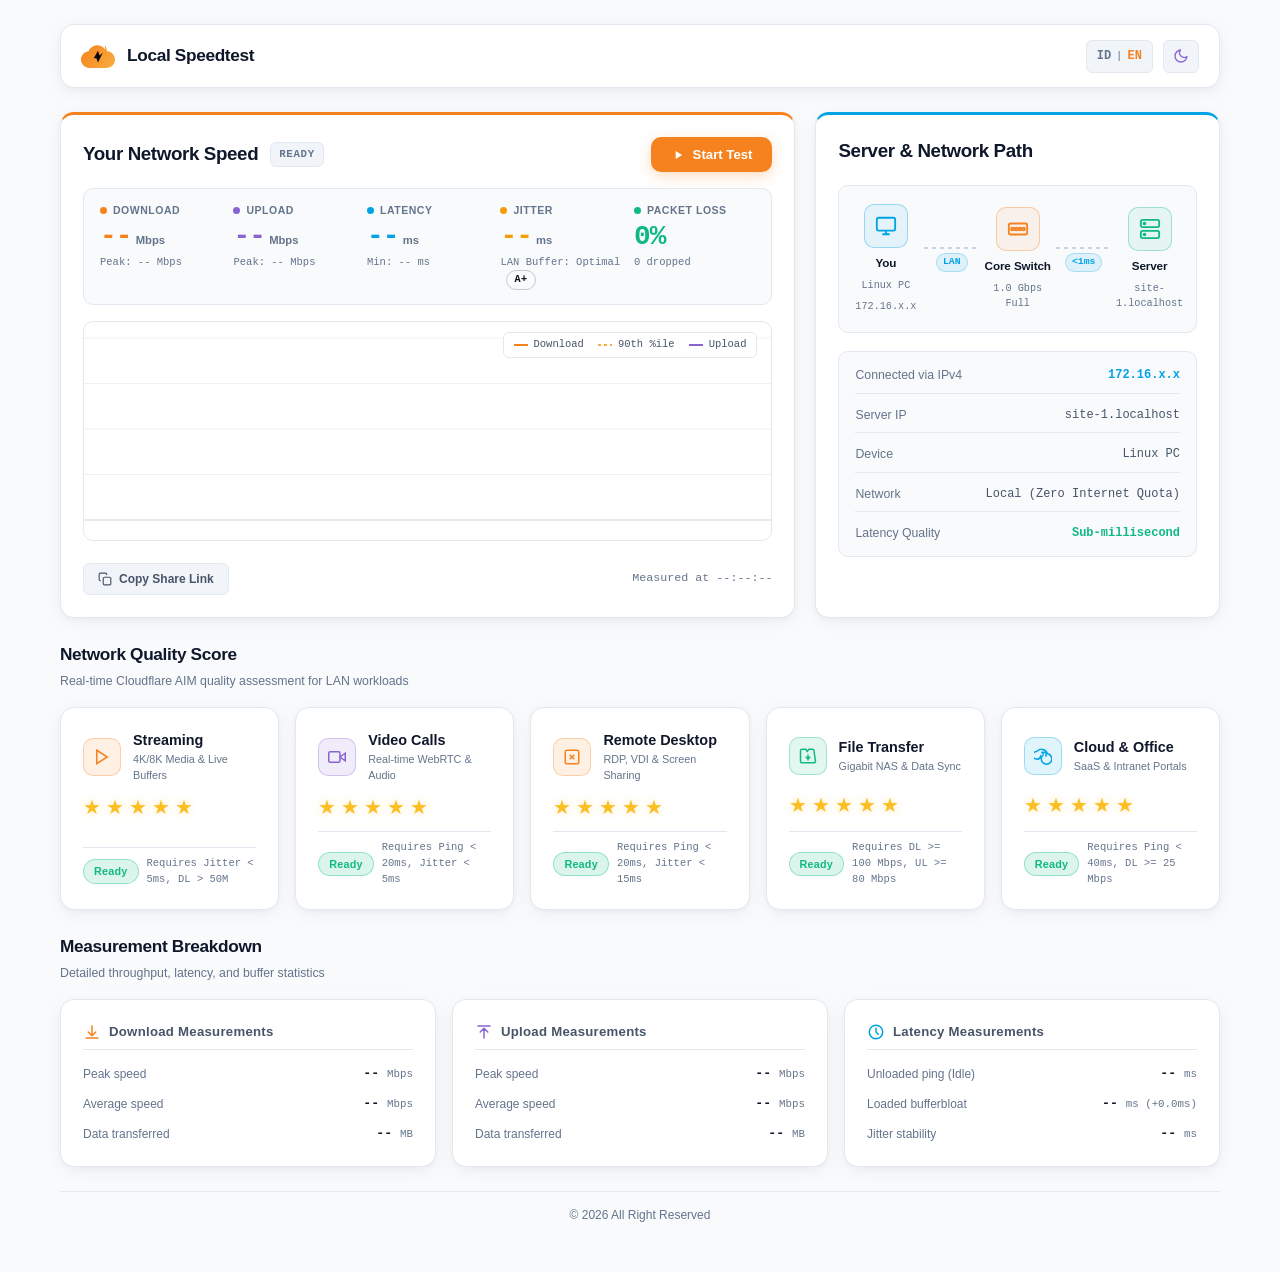
==== commit f4508482: "feat(ui): add dynamic client device and connection path detection" ====
--- a/web/index.html
+++ b/web/index.html
@@ -210,16 +210,17 @@
               </svg>
             </div>
             <span class="node-title" data-i18n="node_client">You</span>
+            <span class="node-sub" id="topoClientDevice">Client Device</span>
             <span class="node-sub" id="topoClientIp">172.16.x.x</span>
           </div>
 
           <div class="topology-connector">
             <span class="connector-line"></span>
-            <span class="connector-badge">LAN</span>
+            <span class="connector-badge" id="connectorBadgeNet">LAN</span>
           </div>
 
           <div class="topology-node">
-            <div class="node-icon-box node-switch">
+            <div class="node-icon-box node-switch" id="topoMiddleIcon">
               <svg viewBox="0 0 24 24" fill="none" stroke="currentColor" stroke-width="2">
                 <rect x="2" y="6" width="20" height="12" rx="2"/>
                 <circle cx="6" cy="12" r="1.5" fill="currentColor"/>
@@ -228,8 +229,8 @@
                 <circle cx="18" cy="12" r="1.5" fill="currentColor"/>
               </svg>
             </div>
-            <span class="node-title" data-i18n="node_switch">Core Switch</span>
-            <span class="node-sub">1.0 Gbps Full</span>
+            <span class="node-title" id="topoMiddleTitle" data-i18n="node_switch">Core Switch</span>
+            <span class="node-sub" id="topoMiddleSub">1.0 Gbps Full</span>
           </div>
 
           <div class="topology-connector">
@@ -262,8 +263,12 @@
             <span class="meta-val" id="metaServerIp">speedtest.local</span>
           </div>
           <div class="meta-row">
+            <span class="meta-key" data-i18n="meta_device">Device</span>
+            <span class="meta-val" id="metaDevice">Client Device</span>
+          </div>
+          <div class="meta-row">
             <span class="meta-key" data-i18n="meta_network">Network</span>
-            <span class="meta-val" data-i18n="val_network">Local (Zero Internet Quota)</span>
+            <span class="meta-val" id="metaNetworkVal" data-i18n="val_network">Local (Zero Internet Quota)</span>
           </div>
           <div class="meta-row">
             <span class="meta-key" data-i18n="meta_latency_quality">Latency Quality</span>
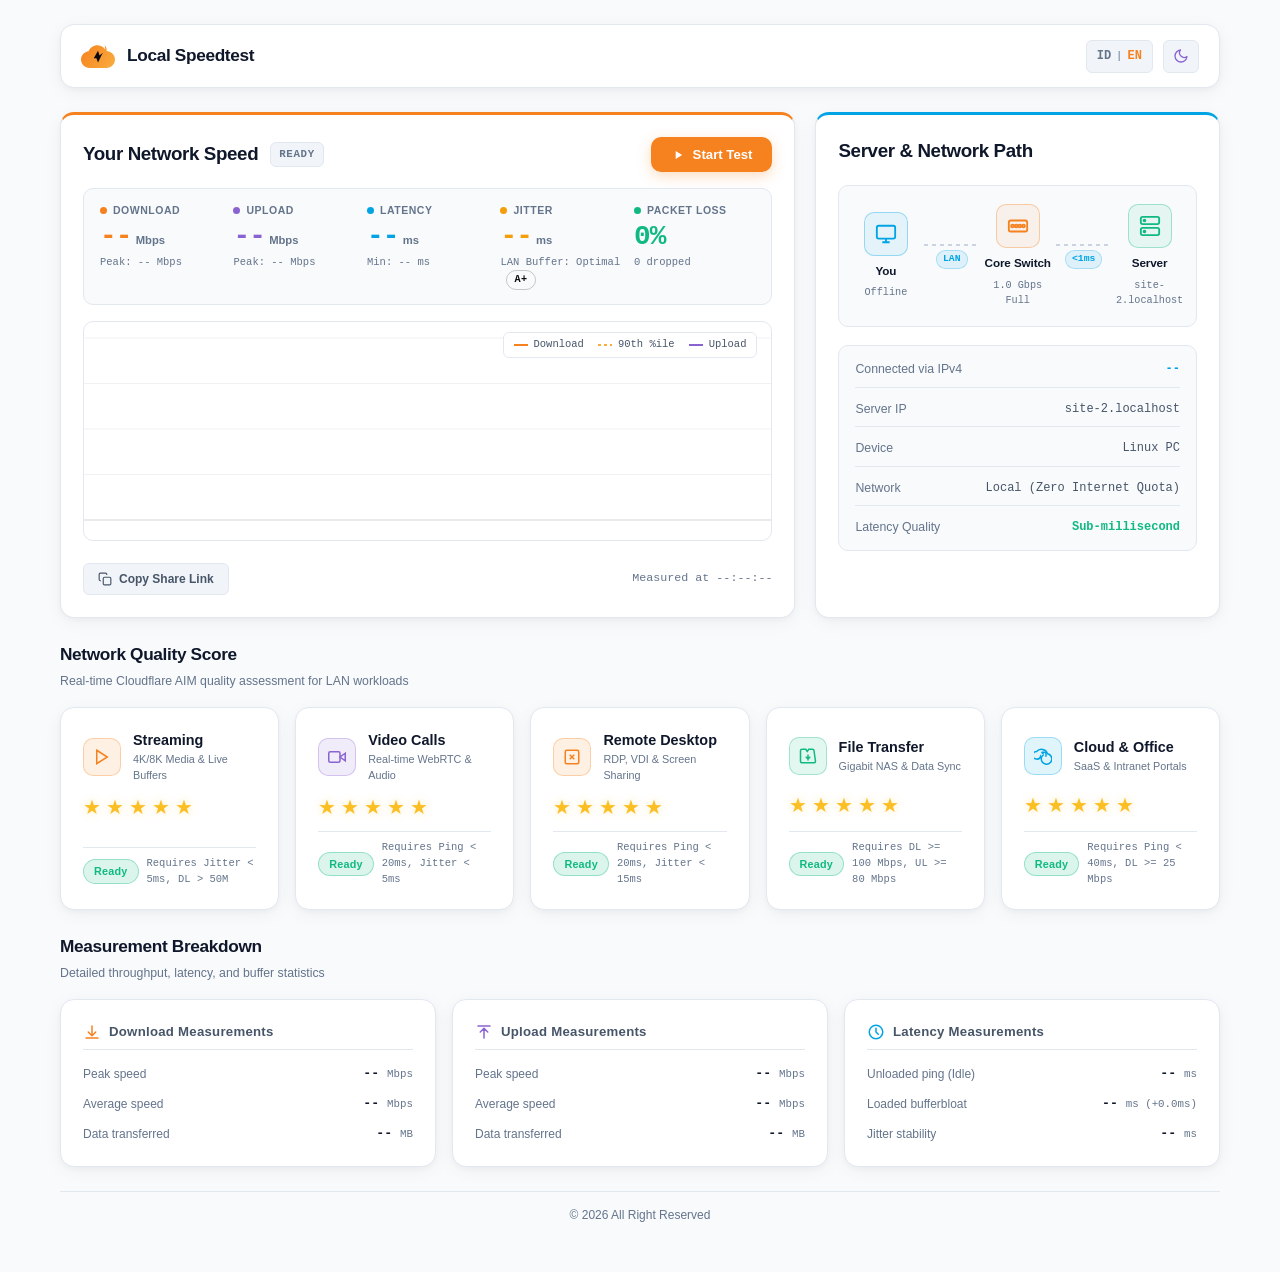
==== commit 2571c73a: "fix(ui): unify You node subtitle to single line and remove stale 172.16 fallback" ====
--- a/web/index.html
+++ b/web/index.html
@@ -210,8 +210,7 @@
               </svg>
             </div>
             <span class="node-title" data-i18n="node_client">You</span>
-            <span class="node-sub" id="topoClientDevice">Client Device</span>
-            <span class="node-sub" id="topoClientIp">172.16.x.x</span>
+            <span class="node-sub" id="topoClientSub">Client Device</span>
           </div>
 
           <div class="topology-connector">
@@ -256,7 +255,7 @@
         <div class="topology-metadata-list">
           <div class="meta-row">
             <span class="meta-key" data-i18n="meta_connected_ipv4">Connected via IPv4</span>
-            <span class="meta-val meta-highlight" id="metaClientIp">172.16.x.x</span>
+            <span class="meta-val meta-highlight" id="metaClientIp">--</span>
           </div>
           <div class="meta-row">
             <span class="meta-key" data-i18n="server_ip">Server IP</span>
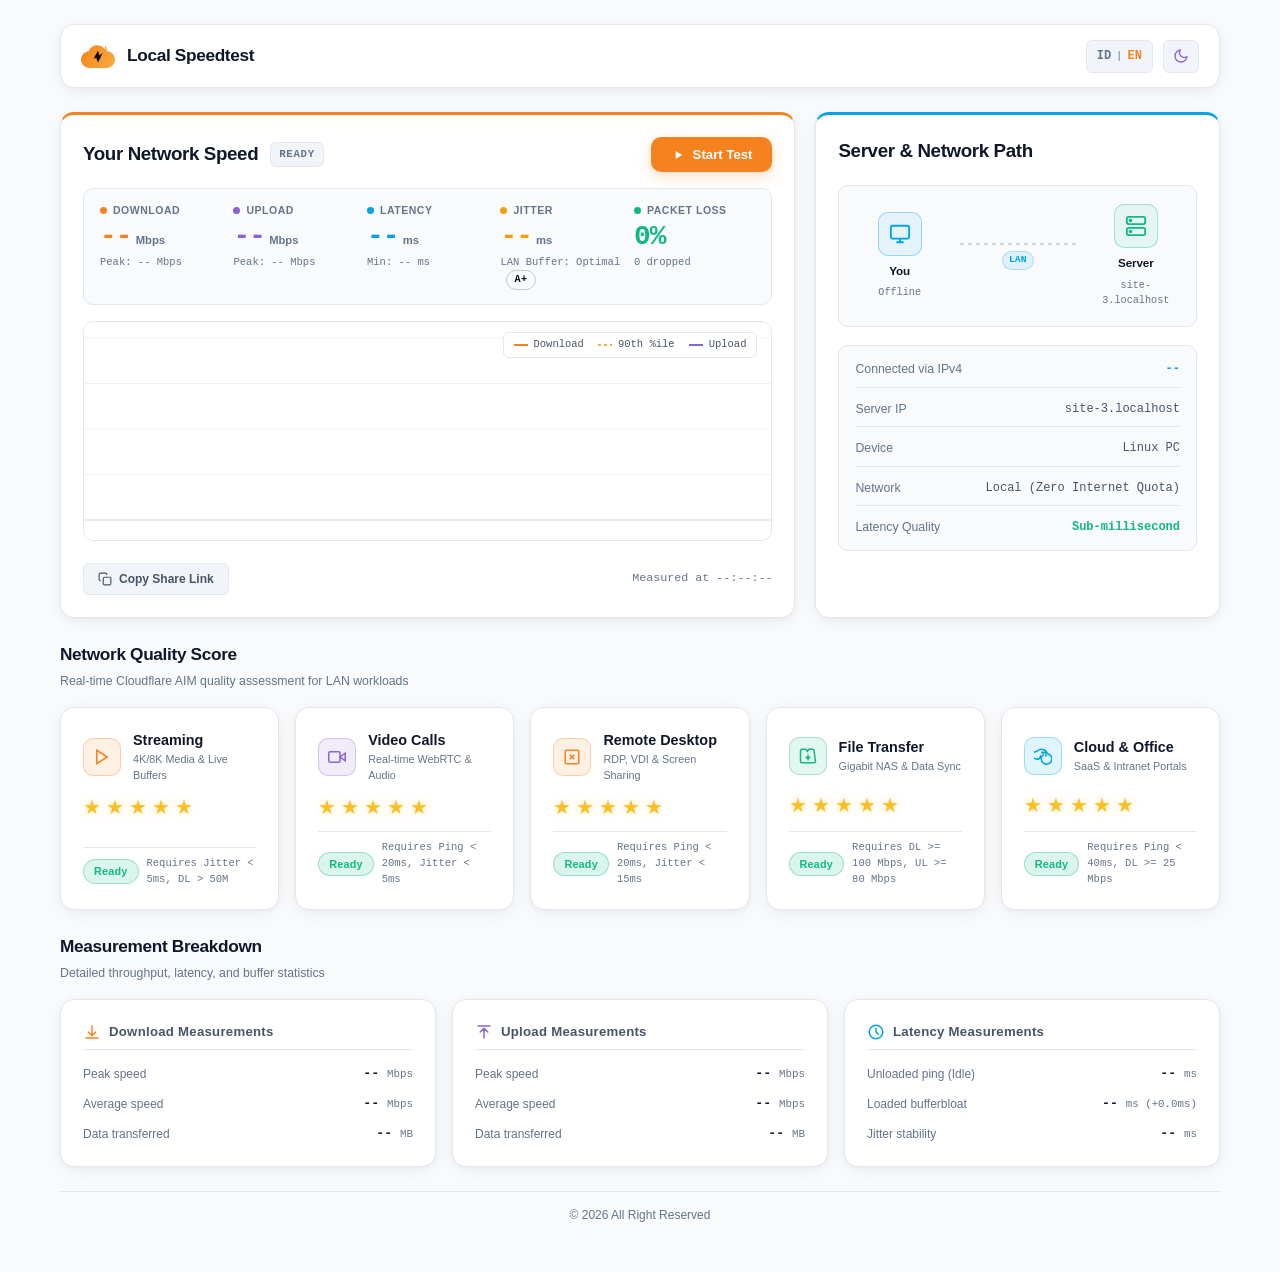
==== commit 2583c282: "feat(ui): simplify topology visual to 2-node direct link and add SOCKS5 detection" ====
--- a/web/index.html
+++ b/web/index.html
@@ -219,25 +219,6 @@
           </div>
 
           <div class="topology-node">
-            <div class="node-icon-box node-switch" id="topoMiddleIcon">
-              <svg viewBox="0 0 24 24" fill="none" stroke="currentColor" stroke-width="2">
-                <rect x="2" y="6" width="20" height="12" rx="2"/>
-                <circle cx="6" cy="12" r="1.5" fill="currentColor"/>
-                <circle cx="10" cy="12" r="1.5" fill="currentColor"/>
-                <circle cx="14" cy="12" r="1.5" fill="currentColor"/>
-                <circle cx="18" cy="12" r="1.5" fill="currentColor"/>
-              </svg>
-            </div>
-            <span class="node-title" id="topoMiddleTitle" data-i18n="node_switch">Core Switch</span>
-            <span class="node-sub" id="topoMiddleSub">1.0 Gbps Full</span>
-          </div>
-
-          <div class="topology-connector">
-            <span class="connector-line"></span>
-            <span class="connector-badge">&lt;1ms</span>
-          </div>
-
-          <div class="topology-node">
             <div class="node-icon-box node-server">
               <svg viewBox="0 0 24 24" fill="none" stroke="currentColor" stroke-width="2">
                 <rect x="2" y="2" width="20" height="8" rx="2"/>
@@ -249,6 +230,7 @@
             <span class="node-title" data-i18n="node_server">Server</span>
             <span class="node-sub" id="topoServerSub">speedtest.local</span>
           </div>
+
         </div>
 
         <!-- Metadata List -->
--- a/web/style.css
+++ b/web/style.css
@@ -660,12 +660,6 @@
   background: rgba(0, 164, 228, 0.08);
 }
 
-.node-switch {
-  color: var(--cf-orange);
-  border-color: rgba(246, 130, 31, 0.35);
-  background: rgba(246, 130, 31, 0.08);
-}
-
 .node-server {
   color: var(--cf-green);
   border-color: rgba(16, 185, 129, 0.35);
@@ -689,9 +683,11 @@
   display: flex;
   flex-direction: column;
   align-items: center;
-  gap: 4px;
-  flex: 0.8;
-  padding: 0 4px;
+  justify-content: center;
+  gap: 6px;
+  flex: 1.2;
+  padding: 0 12px;
+  min-width: 0;
 }
 
 .connector-line {
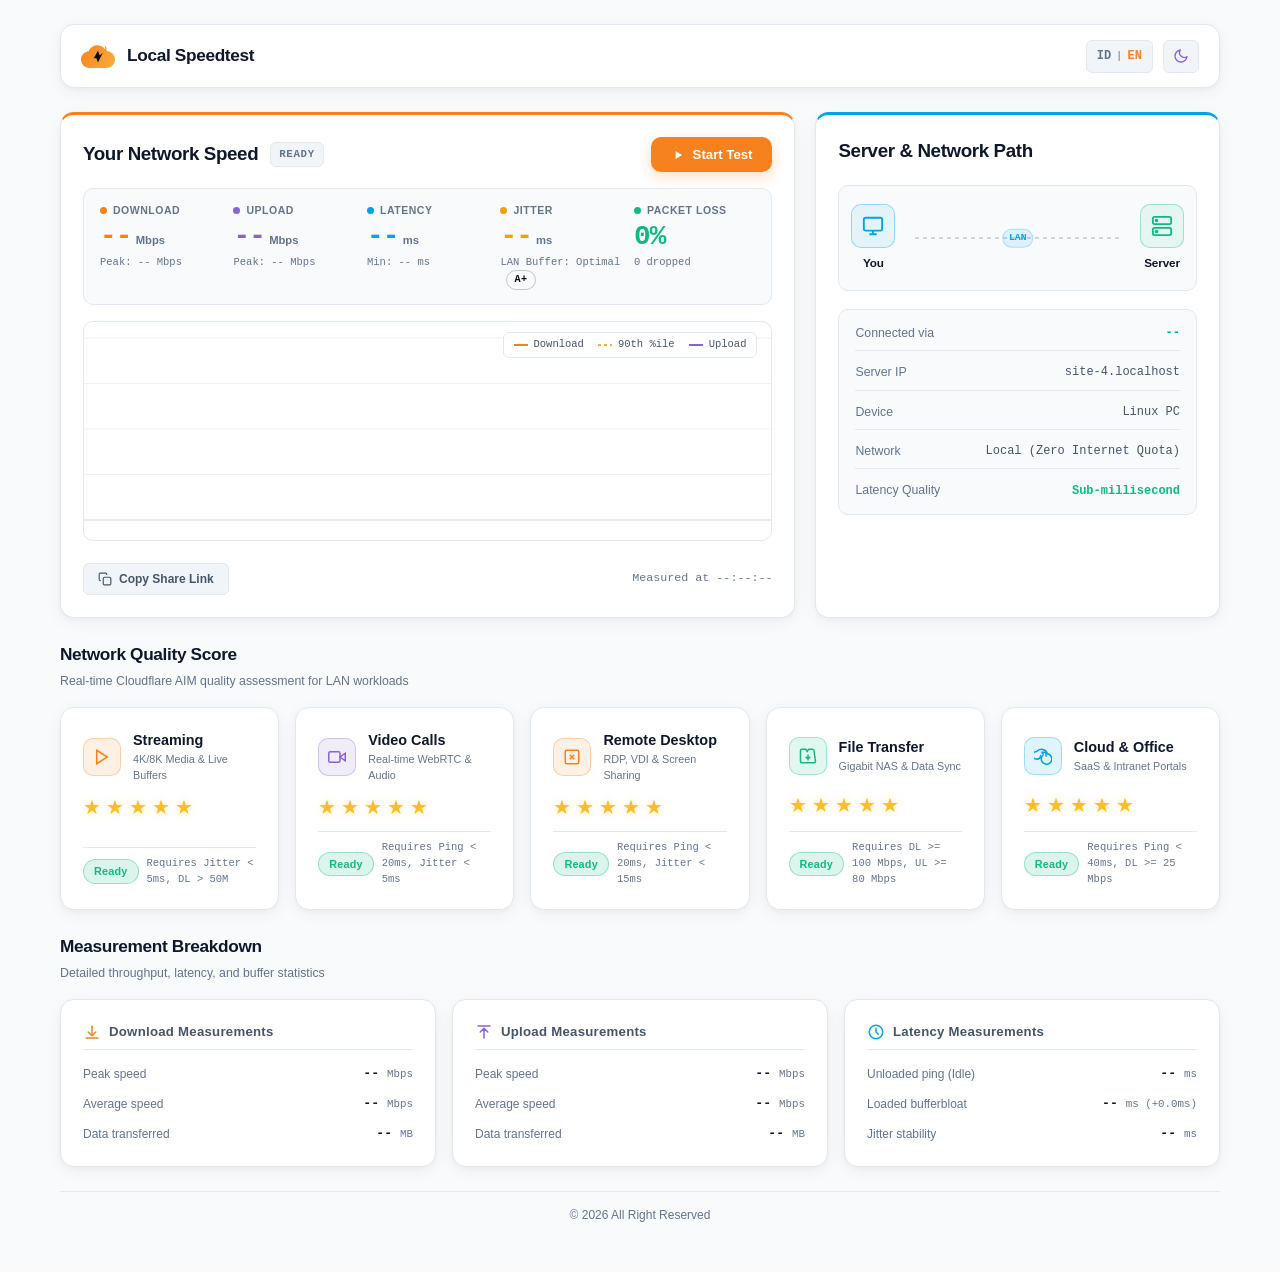
==== commit 094b2d12: "fix(ui): polish 2-node topology with full-width symmetric connector and remove node subtitles" ====
--- a/web/index.html
+++ b/web/index.html
@@ -210,7 +210,6 @@
               </svg>
             </div>
             <span class="node-title" data-i18n="node_client">You</span>
-            <span class="node-sub" id="topoClientSub">Client Device</span>
           </div>
 
           <div class="topology-connector">
@@ -228,7 +227,6 @@
               </svg>
             </div>
             <span class="node-title" data-i18n="node_server">Server</span>
-            <span class="node-sub" id="topoServerSub">speedtest.local</span>
           </div>
 
         </div>
@@ -236,7 +234,7 @@
         <!-- Metadata List -->
         <div class="topology-metadata-list">
           <div class="meta-row">
-            <span class="meta-key" data-i18n="meta_connected_ipv4">Connected via IPv4</span>
+            <span class="meta-key" data-i18n="meta_connected">Connected via</span>
             <span class="meta-val meta-highlight" id="metaClientIp">--</span>
           </div>
           <div class="meta-row">
--- a/web/style.css
+++ b/web/style.css
@@ -633,7 +633,7 @@
   align-items: center;
   text-align: center;
   gap: 6px;
-  flex: 1;
+  flex: 0 0 auto;
 }
 
 .node-icon-box {
@@ -673,20 +673,14 @@
   letter-spacing: -0.01em;
 }
 
-.node-sub {
-  font-size: 0.68rem;
-  font-family: var(--font-mono);
-  color: var(--cf-text-muted);
-}
-
 .topology-connector {
+  position: relative;
   display: flex;
   flex-direction: column;
   align-items: center;
   justify-content: center;
-  gap: 6px;
-  flex: 1.2;
-  padding: 0 12px;
+  flex: 1;
+  margin: 0 20px;
   min-width: 0;
 }
 
@@ -697,6 +691,10 @@
 }
 
 .connector-badge {
+  position: absolute;
+  left: 50%;
+  top: 50%;
+  transform: translate(-50%, -50%);
   font-family: var(--font-mono);
   font-size: 0.65rem;
   font-weight: 700;
@@ -705,6 +703,7 @@
   padding: 1px 6px;
   border-radius: 9999px;
   border: 1px solid rgba(0, 164, 228, 0.25);
+  white-space: nowrap;
 }
 
 /* Metadata List */
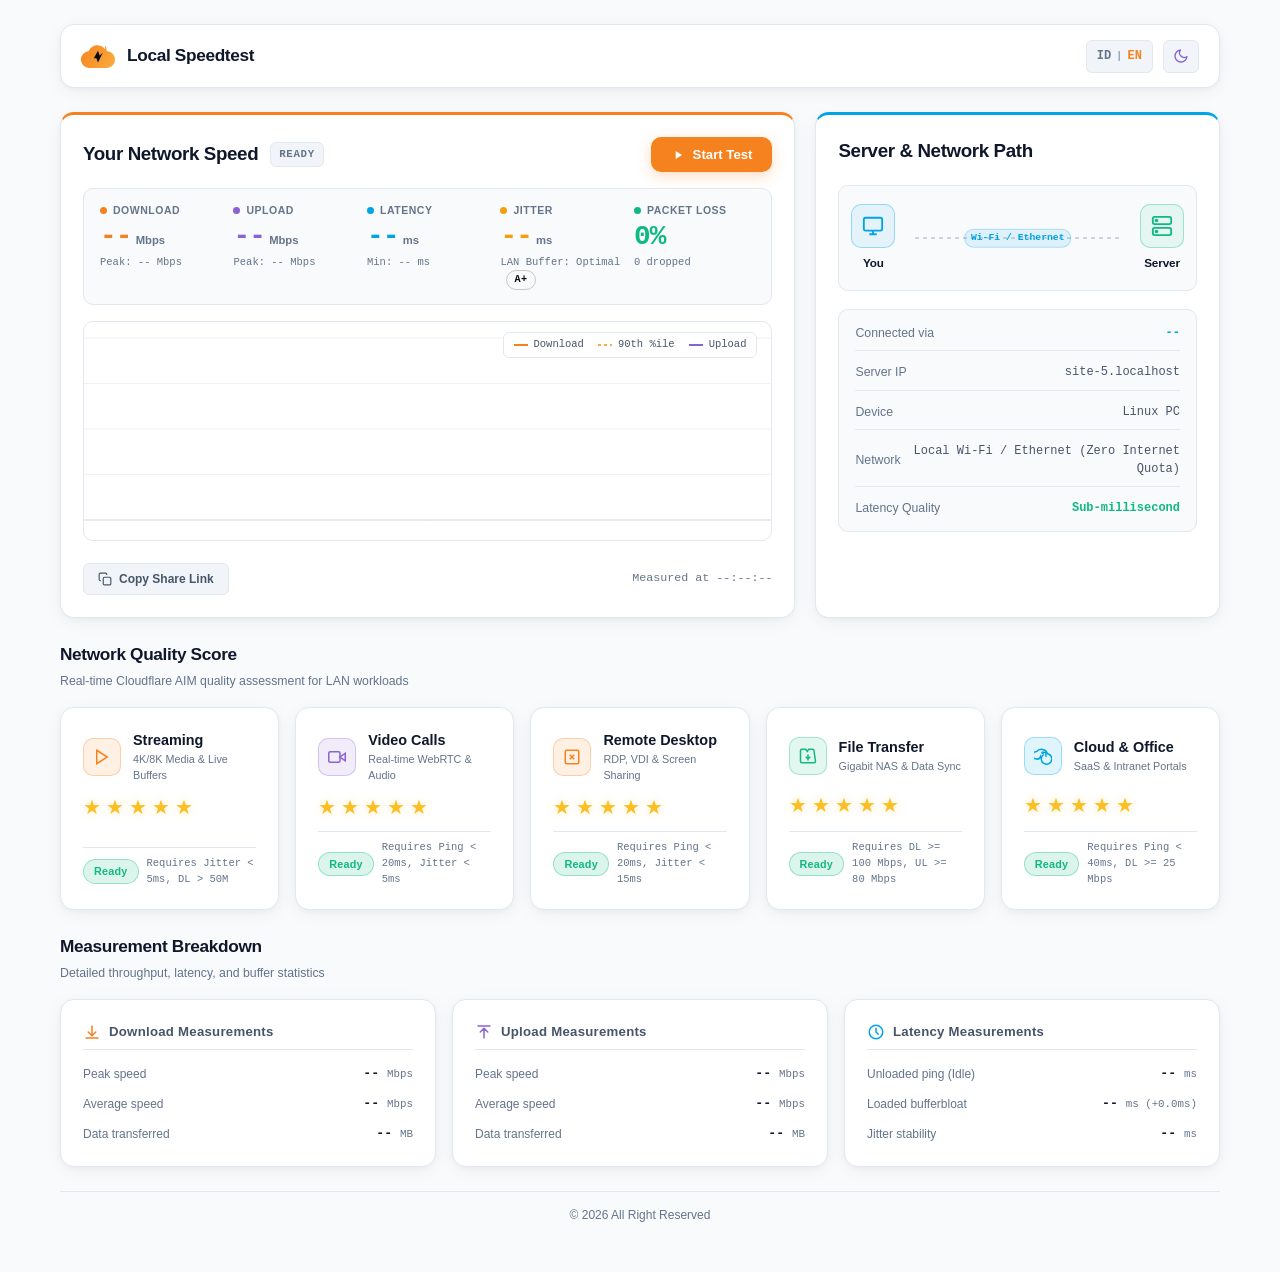
==== commit ab22f8f1: "feat(ui): update local badge to Wi-Fi / Ethernet and modernize network labels" ====
--- a/web/index.html
+++ b/web/index.html
@@ -214,7 +214,7 @@
 
           <div class="topology-connector">
             <span class="connector-line"></span>
-            <span class="connector-badge" id="connectorBadgeNet">LAN</span>
+            <span class="connector-badge" id="connectorBadgeNet">Wi-Fi / Ethernet</span>
           </div>
 
           <div class="topology-node">
@@ -247,7 +247,7 @@
           </div>
           <div class="meta-row">
             <span class="meta-key" data-i18n="meta_network">Network</span>
-            <span class="meta-val" id="metaNetworkVal" data-i18n="val_network">Local (Zero Internet Quota)</span>
+            <span class="meta-val" id="metaNetworkVal" data-i18n="val_network">Local Wi-Fi / Ethernet (Zero Internet Quota)</span>
           </div>
           <div class="meta-row">
             <span class="meta-key" data-i18n="meta_latency_quality">Latency Quality</span>
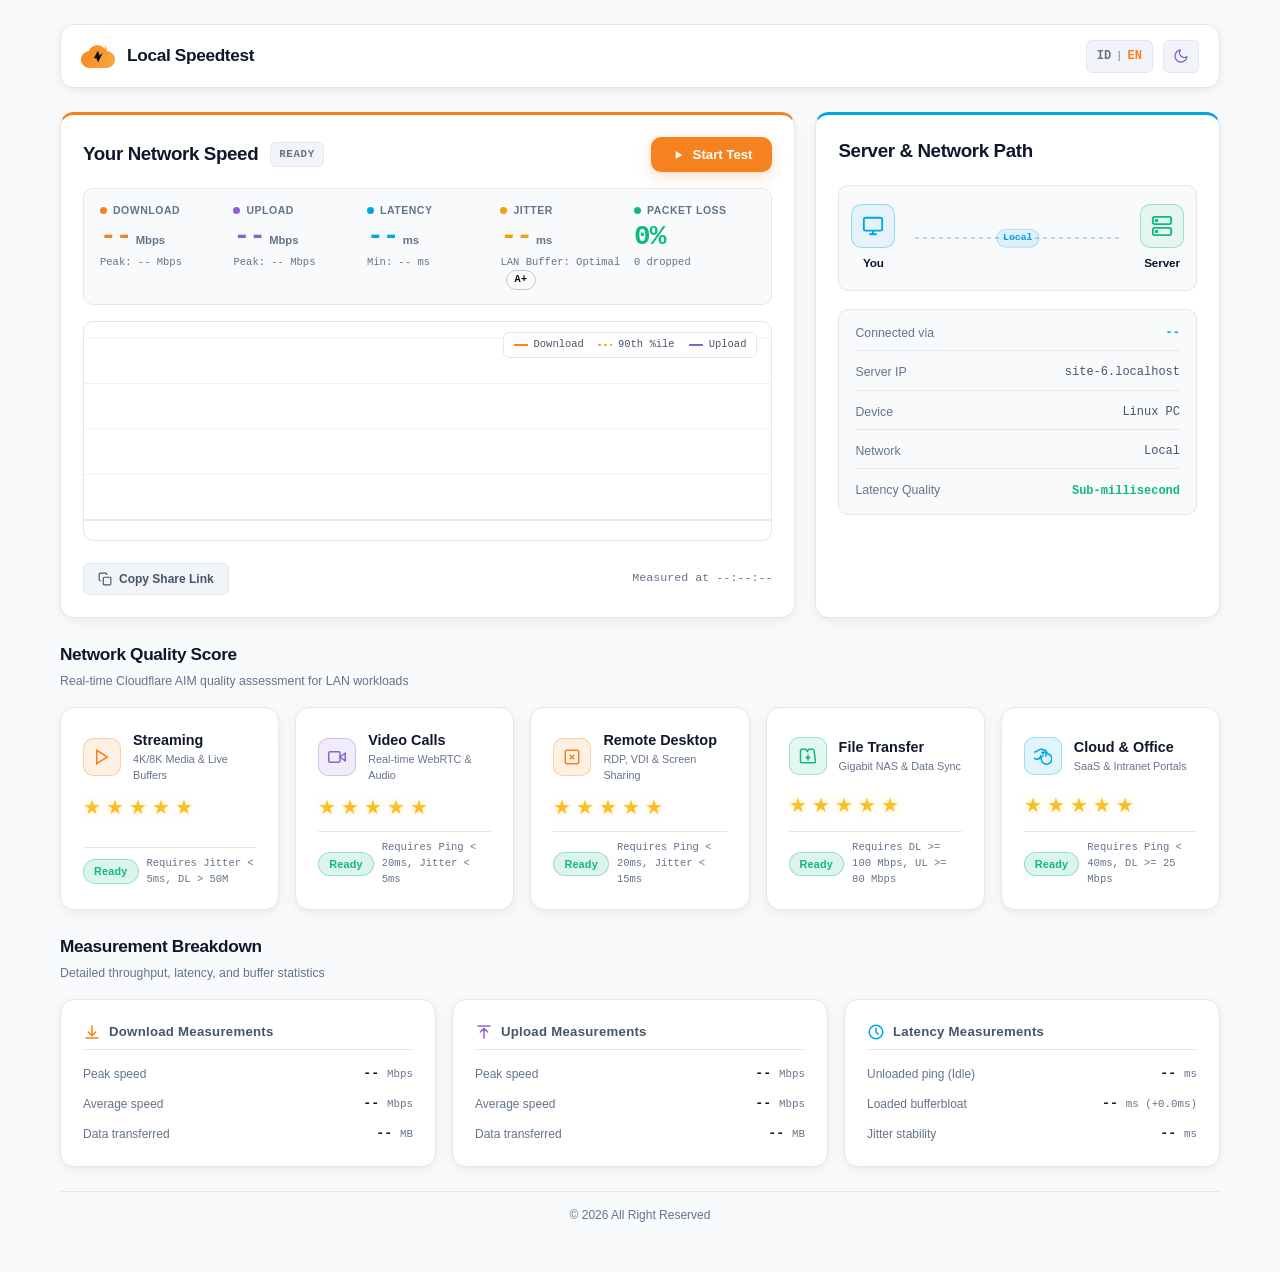
==== commit 3cca6b85: "feat(ui): simplify local network label to Local across all views" ====
--- a/web/index.html
+++ b/web/index.html
@@ -214,7 +214,7 @@
 
           <div class="topology-connector">
             <span class="connector-line"></span>
-            <span class="connector-badge" id="connectorBadgeNet">Wi-Fi / Ethernet</span>
+            <span class="connector-badge" id="connectorBadgeNet">Local</span>
           </div>
 
           <div class="topology-node">
@@ -247,7 +247,7 @@
           </div>
           <div class="meta-row">
             <span class="meta-key" data-i18n="meta_network">Network</span>
-            <span class="meta-val" id="metaNetworkVal" data-i18n="val_network">Local Wi-Fi / Ethernet (Zero Internet Quota)</span>
+            <span class="meta-val" id="metaNetworkVal" data-i18n="val_network">Local</span>
           </div>
           <div class="meta-row">
             <span class="meta-key" data-i18n="meta_latency_quality">Latency Quality</span>
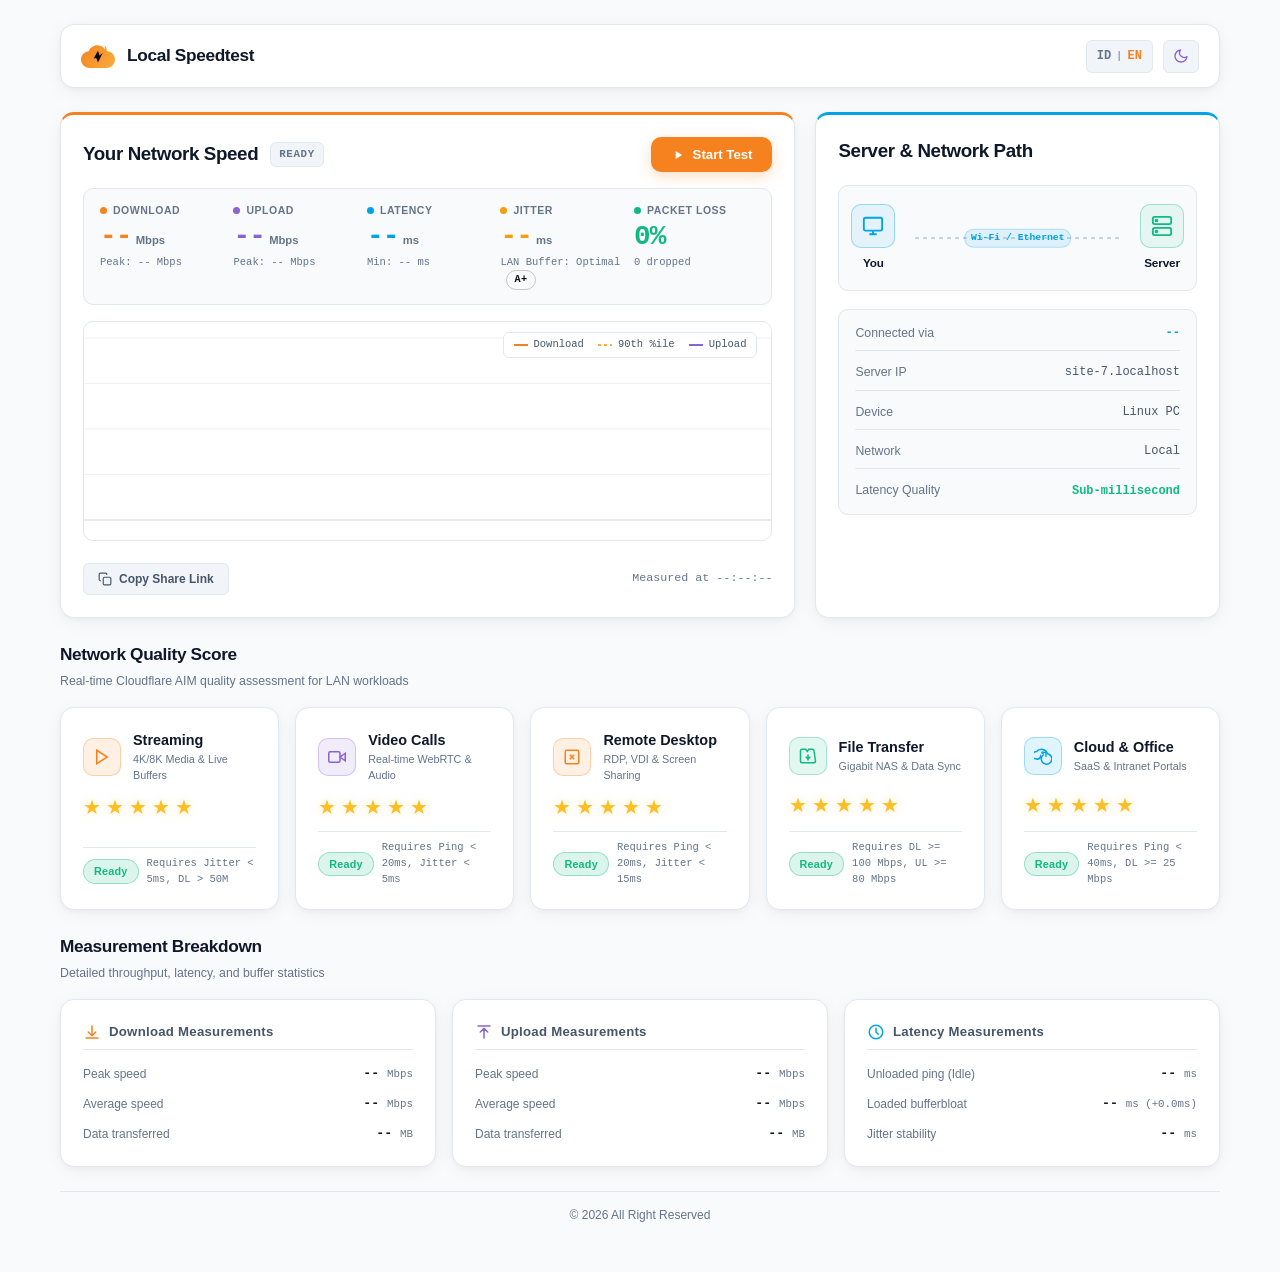
==== commit fb0b1199: "feat(ui): set topology badge to Wi-Fi / Ethernet, keep metadata as Local, bump SW to v3" ====
--- a/web/index.html
+++ b/web/index.html
@@ -214,7 +214,7 @@
 
           <div class="topology-connector">
             <span class="connector-line"></span>
-            <span class="connector-badge" id="connectorBadgeNet">Local</span>
+            <span class="connector-badge" id="connectorBadgeNet">Wi-Fi / Ethernet</span>
           </div>
 
           <div class="topology-node">
